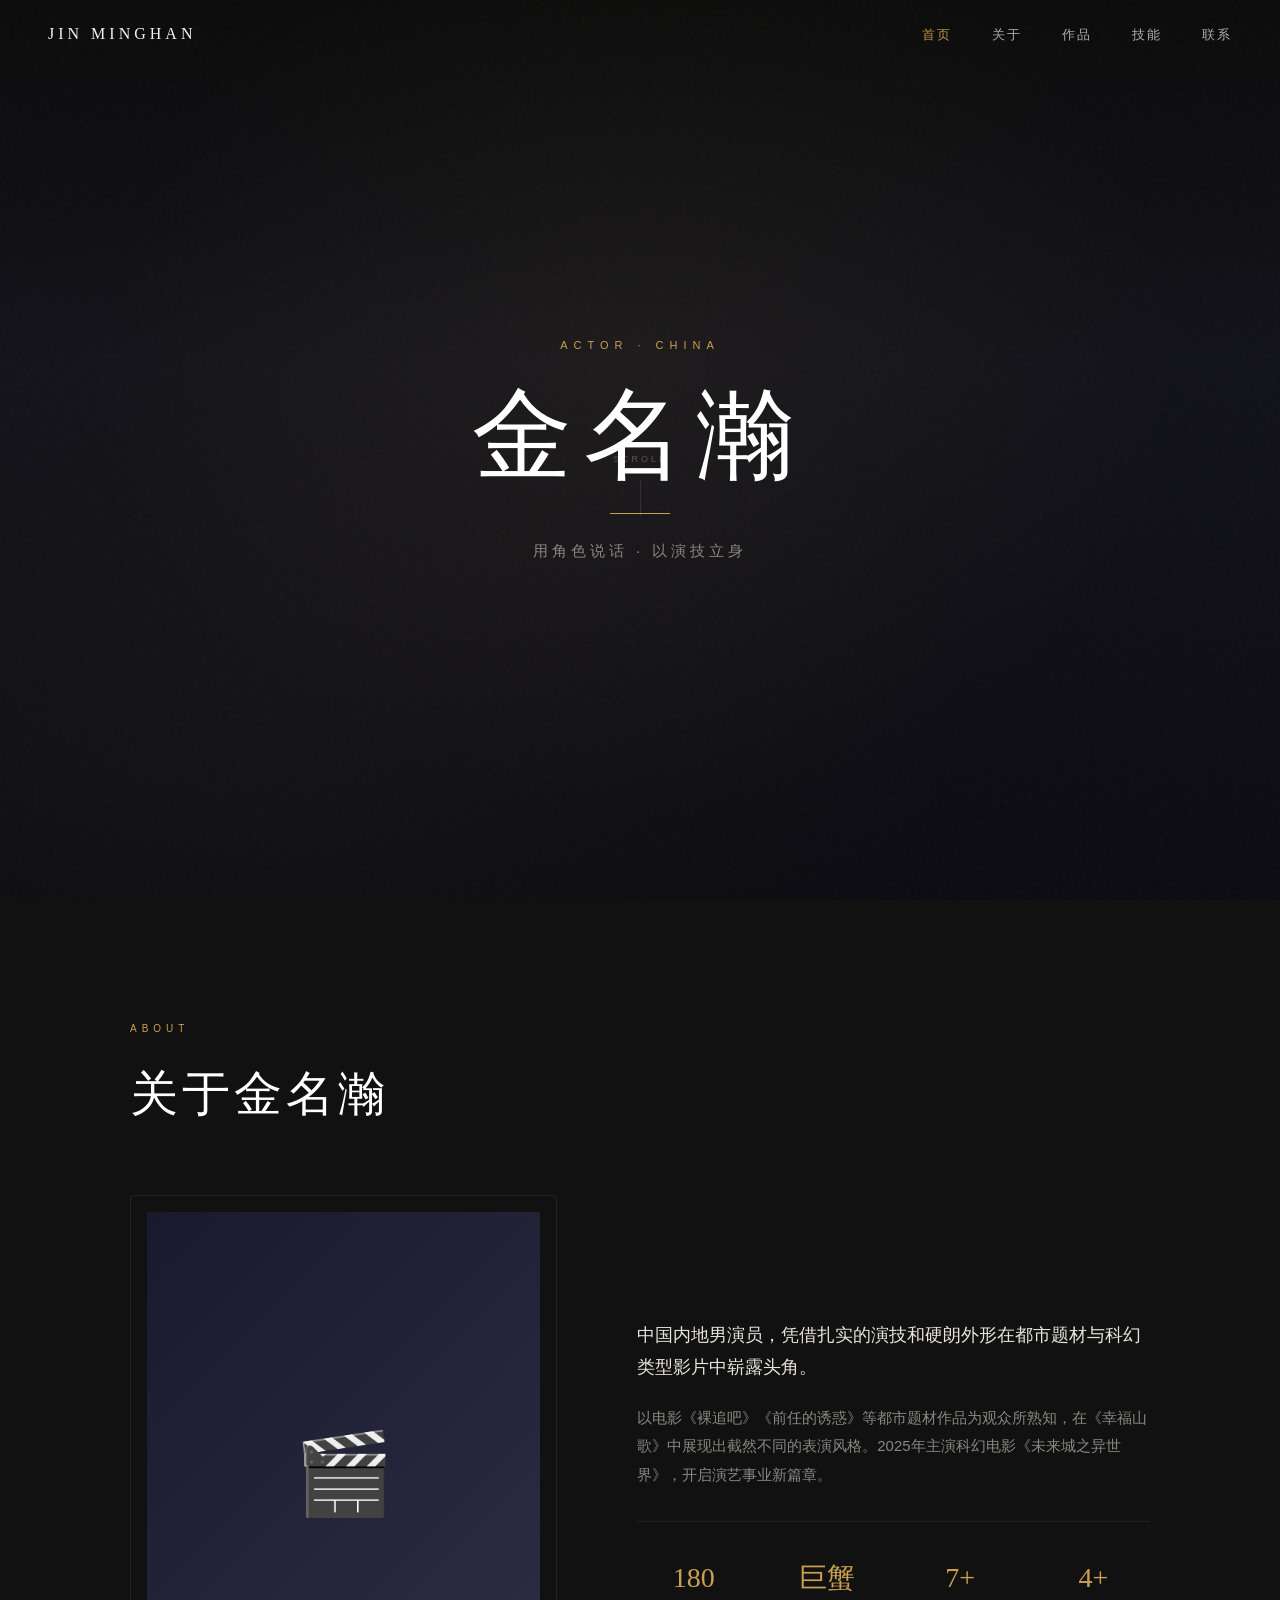
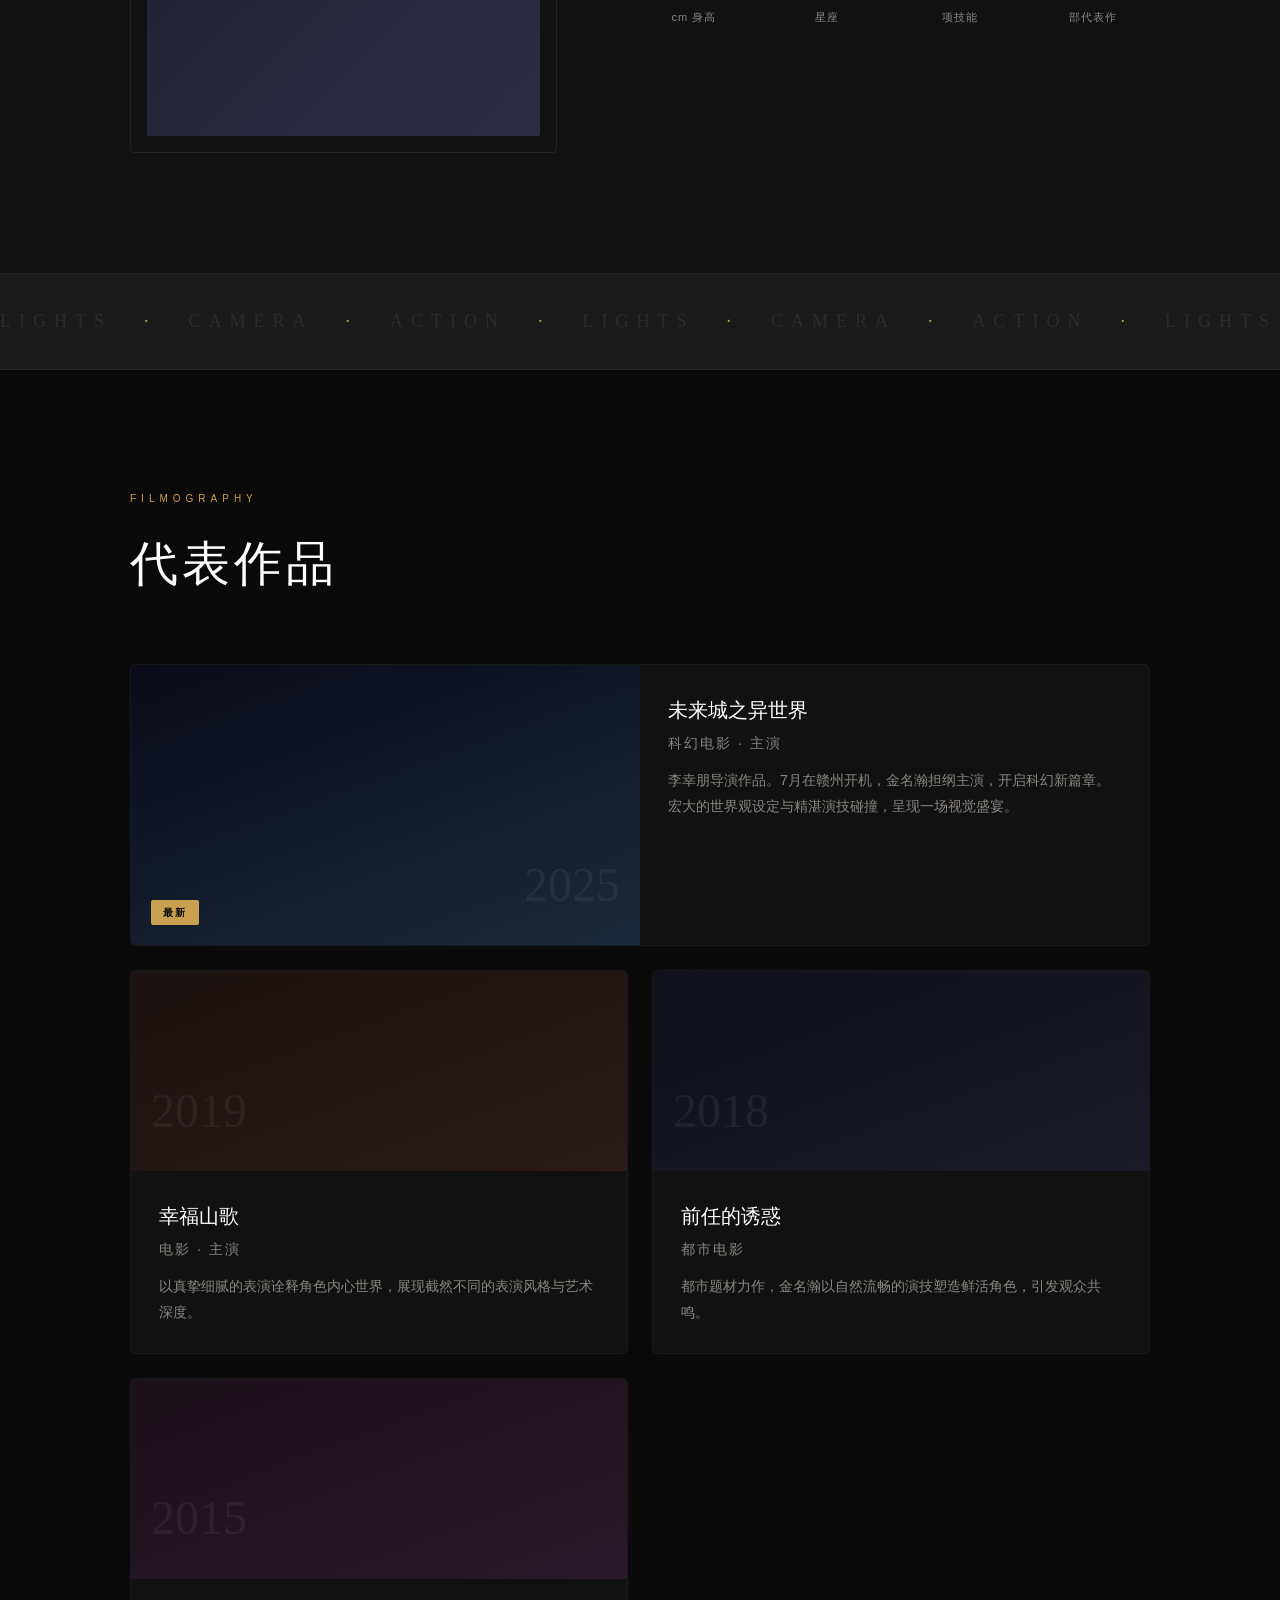
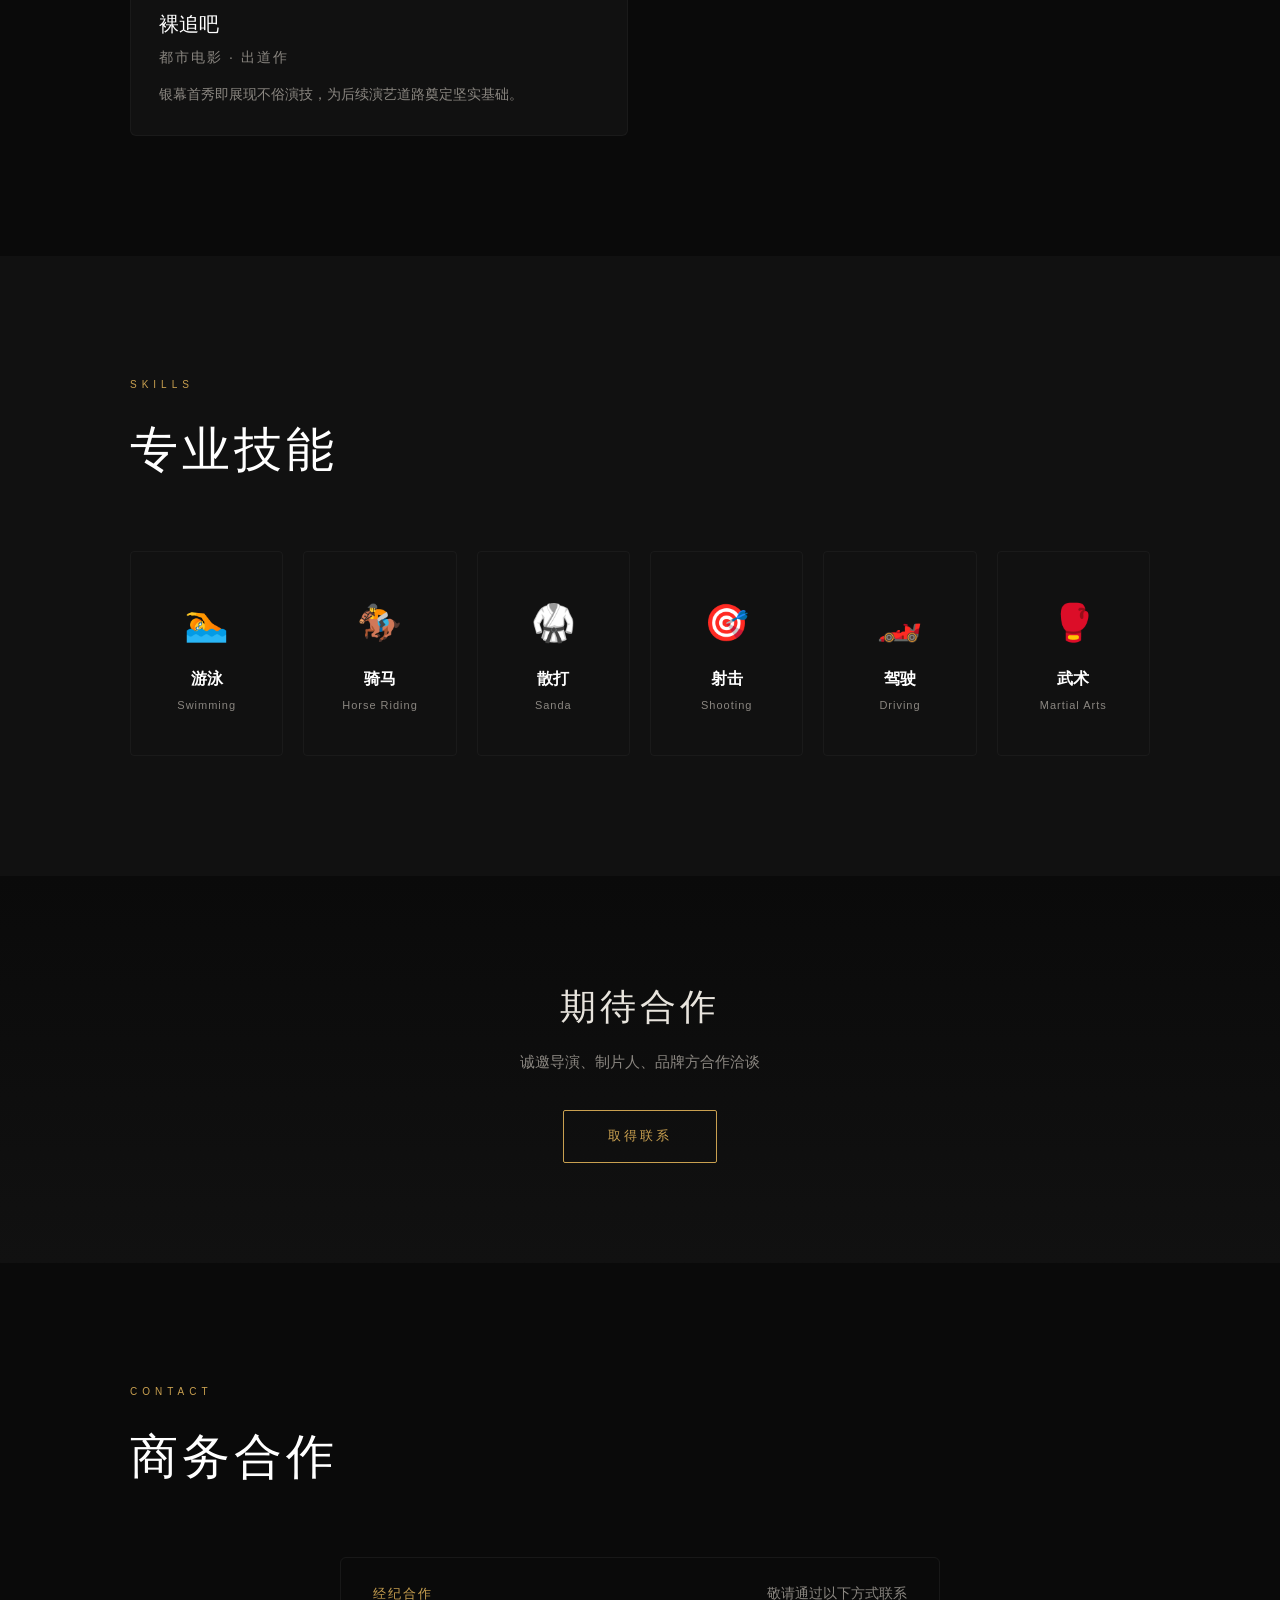
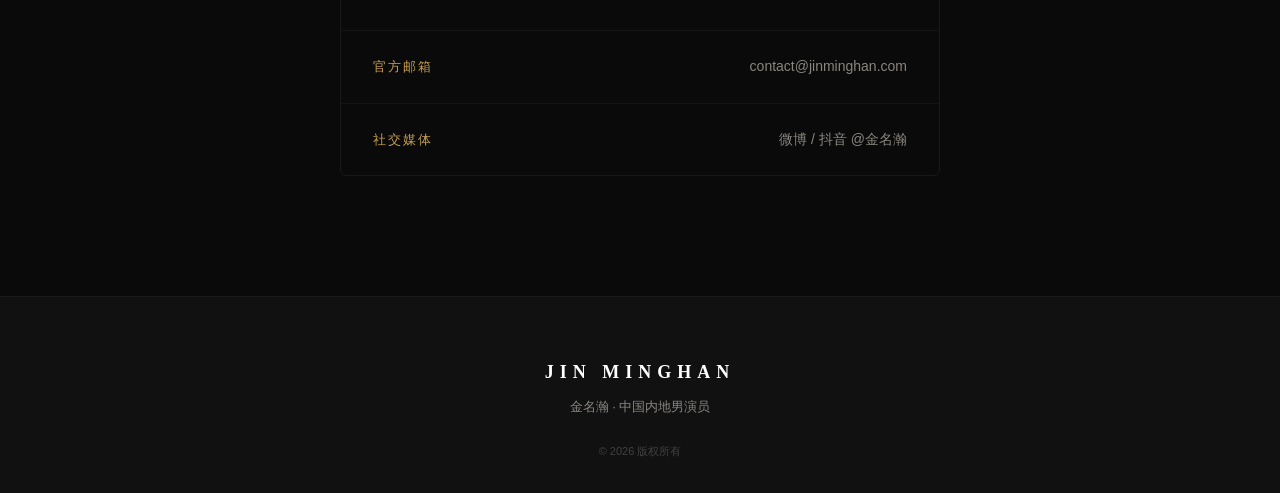
==== index.html @ f2ee24bf "金名瀚演员个人官网" ====
<!DOCTYPE html>
<html lang="zh-CN">
<head>
<meta charset="UTF-8">
<meta name="viewport" content="width=device-width, initial-scale=1.0">
<meta name="description" content="金名瀚——中国内地男演员。代表作品：《裸追吧》《前任的诱惑》《幸福山歌》《未来城之异世界》。擅长游泳、驾驶、散打、骑马、射击、武术。">
<title>金名瀚 JIN MINGHAN | 演员</title>
<link rel="stylesheet" href="css/style.css">
</head>
<body>

<!-- Loading Screen -->
<div class="loader">
  <div class="loader-film">
    <span></span><span></span><span></span><span></span><span></span>
  </div>
  <p>JIN MINGHAN</p>
</div>

<!-- Navigation -->
<nav class="nav">
  <a href="#home" class="nav-logo">JIN MINGHAN</a>
  <ul class="nav-links">
    <li><a href="#home">首页</a></li>
    <li><a href="#about">关于</a></li>
    <li><a href="#works">作品</a></li>
    <li><a href="#skills">技能</a></li>
    <li><a href="#contact">联系</a></li>
  </ul>
  <div class="nav-toggle"><span></span><span></span></div>
</nav>

<!-- Hero -->
<section id="home" class="hero">
  <div class="hero-bg"></div>
  <div class="hero-film-grain"></div>
  <div class="hero-content">
    <p class="hero-role fade-in">ACTOR · CHINA</p>
    <h1 class="hero-name fade-in delay-1">金名瀚</h1>
    <div class="hero-divider fade-in delay-2"><span></span></div>
    <p class="hero-tagline fade-in delay-3">用角色说话 · 以演技立身</p>
    <div class="hero-scroll-indicator">
      <span>SCROLL</span>
      <div class="scroll-bar"></div>
    </div>
  </div>
</section>

<!-- About -->
<section id="about" class="about">
  <div class="container">
    <div class="section-label">ABOUT</div>
    <h2 class="section-title">关于金名瀚</h2>
    <div class="about-grid">
      <div class="about-visual">
        <div class="about-frame">
          <div class="frame-img" style="background:linear-gradient(135deg,#1a1a2e,#2d2d44);display:flex;align-items:center;justify-content:center;font-size:80px;">🎬</div>
        </div>
      </div>
      <div class="about-text">
        <p class="lead">中国内地男演员，凭借扎实的演技和硬朗外形在都市题材与科幻类型影片中崭露头角。</p>
        <p>以电影《裸追吧》《前任的诱惑》等都市题材作品为观众所熟知，在《幸福山歌》中展现出截然不同的表演风格。2025年主演科幻电影《未来城之异世界》，开启演艺事业新篇章。</p>
        <div class="about-stats">
          <div class="astat"><span class="astat-num">180</span><span>cm 身高</span></div>
          <div class="astat"><span class="astat-num">巨蟹</span><span>星座</span></div>
          <div class="astat"><span class="astat-num">7+</span><span>项技能</span></div>
          <div class="astat"><span class="astat-num">4+</span><span>部代表作</span></div>
        </div>
      </div>
    </div>
  </div>
</section>

<!-- Film Strip Quote -->
<section class="film-strip">
  <div class="strip-track">
    <span>LIGHTS</span><span class="dot">·</span><span>CAMERA</span><span class="dot">·</span><span>ACTION</span><span class="dot">·</span>
    <span>LIGHTS</span><span class="dot">·</span><span>CAMERA</span><span class="dot">·</span><span>ACTION</span><span class="dot">·</span>
    <span>LIGHTS</span><span class="dot">·</span><span>CAMERA</span><span class="dot">·</span><span>ACTION</span><span class="dot">·</span>
  </div>
</section>

<!-- Filmography -->
<section id="works" class="works">
  <div class="container">
    <div class="section-label">FILMOGRAPHY</div>
    <h2 class="section-title">代表作品</h2>
    <div class="works-grid">
      <div class="work-card featured">
        <div class="work-poster" style="background:linear-gradient(160deg,#0a0a1a,#1a2a3a);">
          <span class="work-badge">最新</span>
          <span class="work-year">2025</span>
        </div>
        <div class="work-info">
          <h3>未来城之异世界</h3>
          <p class="work-type">科幻电影 · 主演</p>
          <p>李幸朋导演作品。7月在赣州开机，金名瀚担纲主演，开启科幻新篇章。宏大的世界观设定与精湛演技碰撞，呈现一场视觉盛宴。</p>
        </div>
      </div>
      <div class="work-card">
        <div class="work-poster" style="background:linear-gradient(160deg,#1a1210,#2a1a18);">
          <span class="work-year">2019</span>
        </div>
        <div class="work-info">
          <h3>幸福山歌</h3>
          <p class="work-type">电影 · 主演</p>
          <p>以真挚细腻的表演诠释角色内心世界，展现截然不同的表演风格与艺术深度。</p>
        </div>
      </div>
      <div class="work-card">
        <div class="work-poster" style="background:linear-gradient(160deg,#10101a,#1a1a2a);">
          <span class="work-year">2018</span>
        </div>
        <div class="work-info">
          <h3>前任的诱惑</h3>
          <p class="work-type">都市电影</p>
          <p>都市题材力作，金名瀚以自然流畅的演技塑造鲜活角色，引发观众共鸣。</p>
        </div>
      </div>
      <div class="work-card">
        <div class="work-poster" style="background:linear-gradient(160deg,#1a1018,#2a1828);">
          <span class="work-year">2015</span>
        </div>
        <div class="work-info">
          <h3>裸追吧</h3>
          <p class="work-type">都市电影 · 出道作</p>
          <p>银幕首秀即展现不俗演技，为后续演艺道路奠定坚实基础。</p>
        </div>
      </div>
    </div>
  </div>
</section>

<!-- Skills -->
<section id="skills" class="skills">
  <div class="container">
    <div class="section-label">SKILLS</div>
    <h2 class="section-title">专业技能</h2>
    <div class="skills-grid">
      <div class="skill-item">
        <div class="skill-icon">🏊</div>
        <h3>游泳</h3>
        <p>Swimming</p>
      </div>
      <div class="skill-item">
        <div class="skill-icon">🏇</div>
        <h3>骑马</h3>
        <p>Horse Riding</p>
      </div>
      <div class="skill-item">
        <div class="skill-icon">🥋</div>
        <h3>散打</h3>
        <p>Sanda</p>
      </div>
      <div class="skill-item">
        <div class="skill-icon">🎯</div>
        <h3>射击</h3>
        <p>Shooting</p>
      </div>
      <div class="skill-item">
        <div class="skill-icon">🏎️</div>
        <h3>驾驶</h3>
        <p>Driving</p>
      </div>
      <div class="skill-item">
        <div class="skill-icon">🥊</div>
        <h3>武术</h3>
        <p>Martial Arts</p>
      </div>
    </div>
  </div>
</section>

<!-- CTA -->
<section class="cta">
  <div class="container">
    <h2>期待合作</h2>
    <p>诚邀导演、制片人、品牌方合作洽谈</p>
    <a href="#contact" class="btn">取得联系</a>
  </div>
</section>

<!-- Contact -->
<section id="contact" class="contact">
  <div class="container">
    <div class="section-label">CONTACT</div>
    <h2 class="section-title">商务合作</h2>
    <div class="contact-card">
      <div class="contact-row">
        <span class="clabel">经纪合作</span>
        <span class="cval">敬请通过以下方式联系</span>
      </div>
      <div class="contact-row">
        <span class="clabel">官方邮箱</span>
        <span class="cval">contact@jinminghan.com</span>
      </div>
      <div class="contact-row">
        <span class="clabel">社交媒体</span>
        <span class="cval">微博 / 抖音 @金名瀚</span>
      </div>
    </div>
  </div>
</section>

<!-- Footer -->
<footer class="footer">
  <div class="container">
    <h3>JIN MINGHAN</h3>
    <p>金名瀚 · 中国内地男演员</p>
    <p class="copy">&copy; 2026 版权所有</p>
  </div>
</footer>

<script src="js/main.js"></script>
</body>
</html>
---- css/style.css ----
/* ============================================
   金名瀚 - 演员个人官网
   设计: 电影质感 · 暗黑美学
   ============================================ */

:root {
  --gold: #C9A050;
  --gold-light: #E0C080;
  --bg: #0A0A0A;
  --bg2: #111111;
  --bg3: #1A1A1A;
  --text: #E8E4DD;
  --text-dim: #8A8680;
  --text-mid: #B0ACA6;
  --white: #FFFFFF;
  --font: "PingFang SC", "Microsoft YaHei", -apple-system, sans-serif;
  --font-en: "Didot", "Bodoni MT", "Georgia", serif;
}

* { margin:0; padding:0; box-sizing:border-box; }

html { scroll-behavior:smooth; font-size:16px; }

body {
  font-family:var(--font);
  background:var(--bg);
  color:var(--text);
  line-height:1.7;
  overflow-x:hidden;
  -webkit-font-smoothing:antialiased;
}

.container { max-width:1100px; margin:0 auto; padding:0 40px; }

/* Loader */
.loader {
  position:fixed; inset:0; z-index:9999; background:var(--bg);
  display:flex; flex-direction:column; align-items:center; justify-content:center;
  transition:opacity 0.6s, visibility 0.6s;
}
.loader.hidden { opacity:0; visibility:hidden; pointer-events:none; }
.loader-film { display:flex; gap:6px; margin-bottom:24px; }
.loader-film span {
  width:3px; height:40px; background:var(--gold);
  animation:filmPulse 1.2s ease-in-out infinite;
}
.loader-film span:nth-child(2) { animation-delay:0.15s; }
.loader-film span:nth-child(3) { animation-delay:0.3s; }
.loader-film span:nth-child(4) { animation-delay:0.45s; }
.loader-film span:nth-child(5) { animation-delay:0.6s; }
@keyframes filmPulse {
  0%,100% { transform:scaleY(0.4); opacity:0.3; }
  50% { transform:scaleY(1); opacity:1; }
}
.loader p { font-family:var(--font-en); letter-spacing:8px; color:var(--gold); font-size:13px; }

/* Nav */
.nav {
  position:fixed; top:0; left:0; right:0; z-index:100;
  display:flex; justify-content:space-between; align-items:center;
  padding:20px 48px;
  transition:all 0.4s;
  mix-blend-mode:difference;
}
.nav.scrolled { background:rgba(10,10,10,0.95); mix-blend-mode:normal; padding:14px 48px; }
.nav-logo {
  font-family:var(--font-en); font-size:16px; letter-spacing:4px;
  color:var(--white); text-decoration:none; font-weight:400;
}
.nav-links { display:flex; list-style:none; gap:40px; }
.nav-links a {
  color:rgba(255,255,255,0.7); text-decoration:none; font-size:13px;
  letter-spacing:2px; transition:color 0.3s;
}
.nav-links a:hover { color:var(--gold); }
.nav-toggle { display:none; flex-direction:column; gap:5px; cursor:pointer; }
.nav-toggle span { width:22px; height:1px; background:var(--white); }

/* Hero */
.hero {
  min-height:100vh; display:flex; align-items:center; justify-content:center;
  position:relative; text-align:center; overflow:hidden;
  background:linear-gradient(180deg, #0A0A0A 0%, #111118 40%, #0A0A10 100%);
}
.hero-bg {
  position:absolute; inset:0;
  background:radial-gradient(ellipse at 50% 40%, rgba(201,160,80,0.06) 0%, transparent 60%),
             radial-gradient(ellipse at 20% 80%, rgba(201,160,80,0.04) 0%, transparent 50%);
}
.hero-film-grain {
  position:absolute; inset:0; opacity:0.03;
  background:url("data:image/svg+xml,%3Csvg viewBox='0 0 256 256' xmlns='http://www.w3.org/2000/svg'%3E%3Cfilter id='n'%3E%3CfeTurbulence type='fractalNoise' baseFrequency='0.9' numOctaves='4' stitchTiles='stitch'/%3E%3C/filter%3E%3Crect width='100%25' height='100%25' filter='url(%23n)'/%3E%3C/svg%3E");
}
.hero-content { position:relative; z-index:2; padding:0 24px; }
.hero-role {
  font-size:11px; letter-spacing:6px; color:var(--gold); margin-bottom:24px;
}
.hero-name {
  font-size:clamp(56px, 10vw, 100px); font-weight:200; letter-spacing:12px;
  color:var(--white); line-height:1.1; margin-bottom:24px;
}
.hero-divider { margin:0 auto 24px; width:60px; }
.hero-divider span { display:block; height:1px; background:var(--gold); }
.hero-tagline {
  font-size:15px; letter-spacing:4px; color:var(--text-dim);
}
.hero-scroll-indicator {
  position:absolute; bottom:48px; left:50%; transform:translateX(-50%);
  display:flex; flex-direction:column; align-items:center; gap:12px;
}
.hero-scroll-indicator span {
  font-size:9px; letter-spacing:3px; color:rgba(255,255,255,0.25);
}
.scroll-bar {
  width:1px; height:36px; background:rgba(255,255,255,0.1);
  animation:scrollBar 2s ease-in-out infinite;
}
@keyframes scrollBar {
  0%,100% { transform:scaleY(1); opacity:0.3; }
  50% { transform:scaleY(1.5); opacity:1; }
}

/* Section Common */
section { padding:120px 0; }
.section-label {
  font-size:10px; letter-spacing:5px; color:var(--gold); margin-bottom:16px;
}
.section-title {
  font-size:clamp(32px,5vw,48px); font-weight:200; letter-spacing:4px;
  color:var(--white); margin-bottom:60px;
}

/* About */
.about { background:var(--bg2); }
.about-grid {
  display:grid; grid-template-columns:1fr 1.2fr; gap:80px; align-items:center;
}
.about-frame {
  border:1px solid rgba(255,255,255,0.08); padding:16px; border-radius:4px;
}
.frame-img {
  width:100%; aspect-ratio:3/4; border-radius:2px;
}
.about-text .lead {
  font-size:18px; color:var(--text); margin-bottom:20px; line-height:1.8;
}
.about-text p { font-size:15px; color:var(--text-dim); margin-bottom:12px; line-height:1.9; }
.about-stats {
  display:grid; grid-template-columns:repeat(4,1fr); gap:20px; margin-top:32px;
  padding-top:32px; border-top:1px solid rgba(255,255,255,0.06);
}
.astat { text-align:center; }
.astat-num {
  display:block; font-family:var(--font-en); font-size:28px; color:var(--gold);
}
.astat span:last-child { font-size:11px; color:var(--text-dim); letter-spacing:1px; }

/* Film Strip */
.film-strip {
  background:var(--bg3); padding:32px 0; overflow:hidden;
  border-top:1px solid rgba(255,255,255,0.04);
  border-bottom:1px solid rgba(255,255,255,0.04);
}
.strip-track {
  display:flex; gap:32px; animation:stripScroll 20s linear infinite;
  font-family:var(--font-en); font-size:18px; letter-spacing:8px;
  color:rgba(255,255,255,0.08); white-space:nowrap;
}
.strip-track .dot { color:var(--gold); }
@keyframes stripScroll { 0% { transform:translateX(0); } 100% { transform:translateX(-50%); } }

/* Works */
.works { background:var(--bg); }
.works-grid { display:grid; grid-template-columns:repeat(2,1fr); gap:24px; }
.work-card {
  background:var(--bg2); border-radius:6px; overflow:hidden;
  transition:transform 0.4s; border:1px solid rgba(255,255,255,0.04);
}
.work-card:hover { transform:translateY(-6px); }
.work-card.featured { grid-column:1/-1; display:grid; grid-template-columns:1fr 1fr; }
.work-poster {
  height:200px; display:flex; align-items:flex-end; justify-content:space-between;
  padding:20px; position:relative;
}
.work-card.featured .work-poster { height:280px; }
.work-badge {
  background:var(--gold); color:var(--bg); font-size:10px; padding:4px 12px;
  letter-spacing:2px; border-radius:2px; font-weight:600;
}
.work-year {
  font-family:var(--font-en); font-size:48px; color:rgba(255,255,255,0.06);
  font-weight:200;
}
.work-info { padding:28px; }
.work-info h3 { font-size:20px; font-weight:500; margin-bottom:4px; color:var(--white); }
.work-type { font-size:12px; color:var(--gold); letter-spacing:2px; margin-bottom:12px; }
.work-info p { font-size:14px; color:var(--text-dim); line-height:1.8; }

/* Skills */
.skills { background:var(--bg2); }
.skills-grid {
  display:grid; grid-template-columns:repeat(6,1fr); gap:20px; text-align:center;
}
.skill-item {
  padding:40px 20px; border:1px solid rgba(255,255,255,0.04);
  border-radius:4px; transition:all 0.3s;
}
.skill-item:hover { border-color:var(--gold); background:rgba(201,160,80,0.04); }
.skill-icon { font-size:36px; margin-bottom:12px; }
.skill-item h3 { font-size:16px; color:var(--white); margin-bottom:4px; }
.skill-item p { font-size:11px; color:var(--text-dim); letter-spacing:1px; }

/* CTA */
.cta {
  background:linear-gradient(180deg, var(--bg), var(--bg2));
  text-align:center; padding:100px 0;
}
.cta h2 { font-size:36px; font-weight:200; letter-spacing:4px; margin-bottom:12px; }
.cta p { color:var(--text-dim); margin-bottom:36px; font-size:15px; }
.btn {
  display:inline-block; padding:14px 44px; border:1px solid var(--gold);
  color:var(--gold); text-decoration:none; letter-spacing:3px; font-size:13px;
  transition:all 0.3s; border-radius:2px;
}
.btn:hover { background:var(--gold); color:var(--bg); }

/* Contact */
.contact { background:var(--bg); }
.contact-card {
  max-width:600px; margin:0 auto;
  border:1px solid rgba(255,255,255,0.06); border-radius:6px; overflow:hidden;
}
.contact-row {
  display:flex; justify-content:space-between; align-items:center;
  padding:24px 32px; border-bottom:1px solid rgba(255,255,255,0.04);
}
.contact-row:last-child { border-bottom:none; }
.clabel { font-size:13px; color:var(--gold); letter-spacing:2px; }
.cval { font-size:14px; color:var(--text-dim); }

/* Footer */
.footer {
  background:var(--bg2); padding:60px 0 32px; text-align:center;
  border-top:1px solid rgba(255,255,255,0.04);
}
.footer h3 { font-family:var(--font-en); font-size:18px; letter-spacing:6px; color:var(--white); margin-bottom:8px; }
.footer p { font-size:13px; color:var(--text-dim); }
.footer .copy { margin-top:24px; font-size:11px; color:rgba(255,255,255,0.2); }

/* Animations */
.fade-in { opacity:0; transform:translateY(30px); animation:fadeIn 1s ease forwards; }
.delay-1 { animation-delay:0.3s; }
.delay-2 { animation-delay:0.6s; }
.delay-3 { animation-delay:0.9s; }
@keyframes fadeIn { to { opacity:1; transform:translateY(0); } }

.reveal {
  opacity:0; transform:translateY(40px);
  transition:all 0.8s cubic-bezier(0.25,0.8,0.25,1);
}
.reveal.visible { opacity:1; transform:translateY(0); }

/* Responsive */
@media (max-width:768px) {
  .container { padding:0 24px; }
  .nav { padding:16px 24px; }
  .nav-links { display:none; }
  .nav-links.active { display:flex; flex-direction:column; position:fixed; inset:0; background:var(--bg); justify-content:center; align-items:center; gap:32px; }
  .nav-links.active a { font-size:20px; }
  .nav-toggle { display:flex; }
  .hero-name { font-size:42px; letter-spacing:6px; }
  .about-grid { grid-template-columns:1fr; gap:40px; }
  .about-stats { grid-template-columns:repeat(2,1fr); }
  .works-grid { grid-template-columns:1fr; }
  .work-card.featured { grid-template-columns:1fr; }
  .work-card.featured .work-poster { height:200px; }
  .skills-grid { grid-template-columns:repeat(3,1fr); }
  .contact-row { flex-direction:column; align-items:flex-start; gap:8px; }
  section { padding:80px 0; }
}
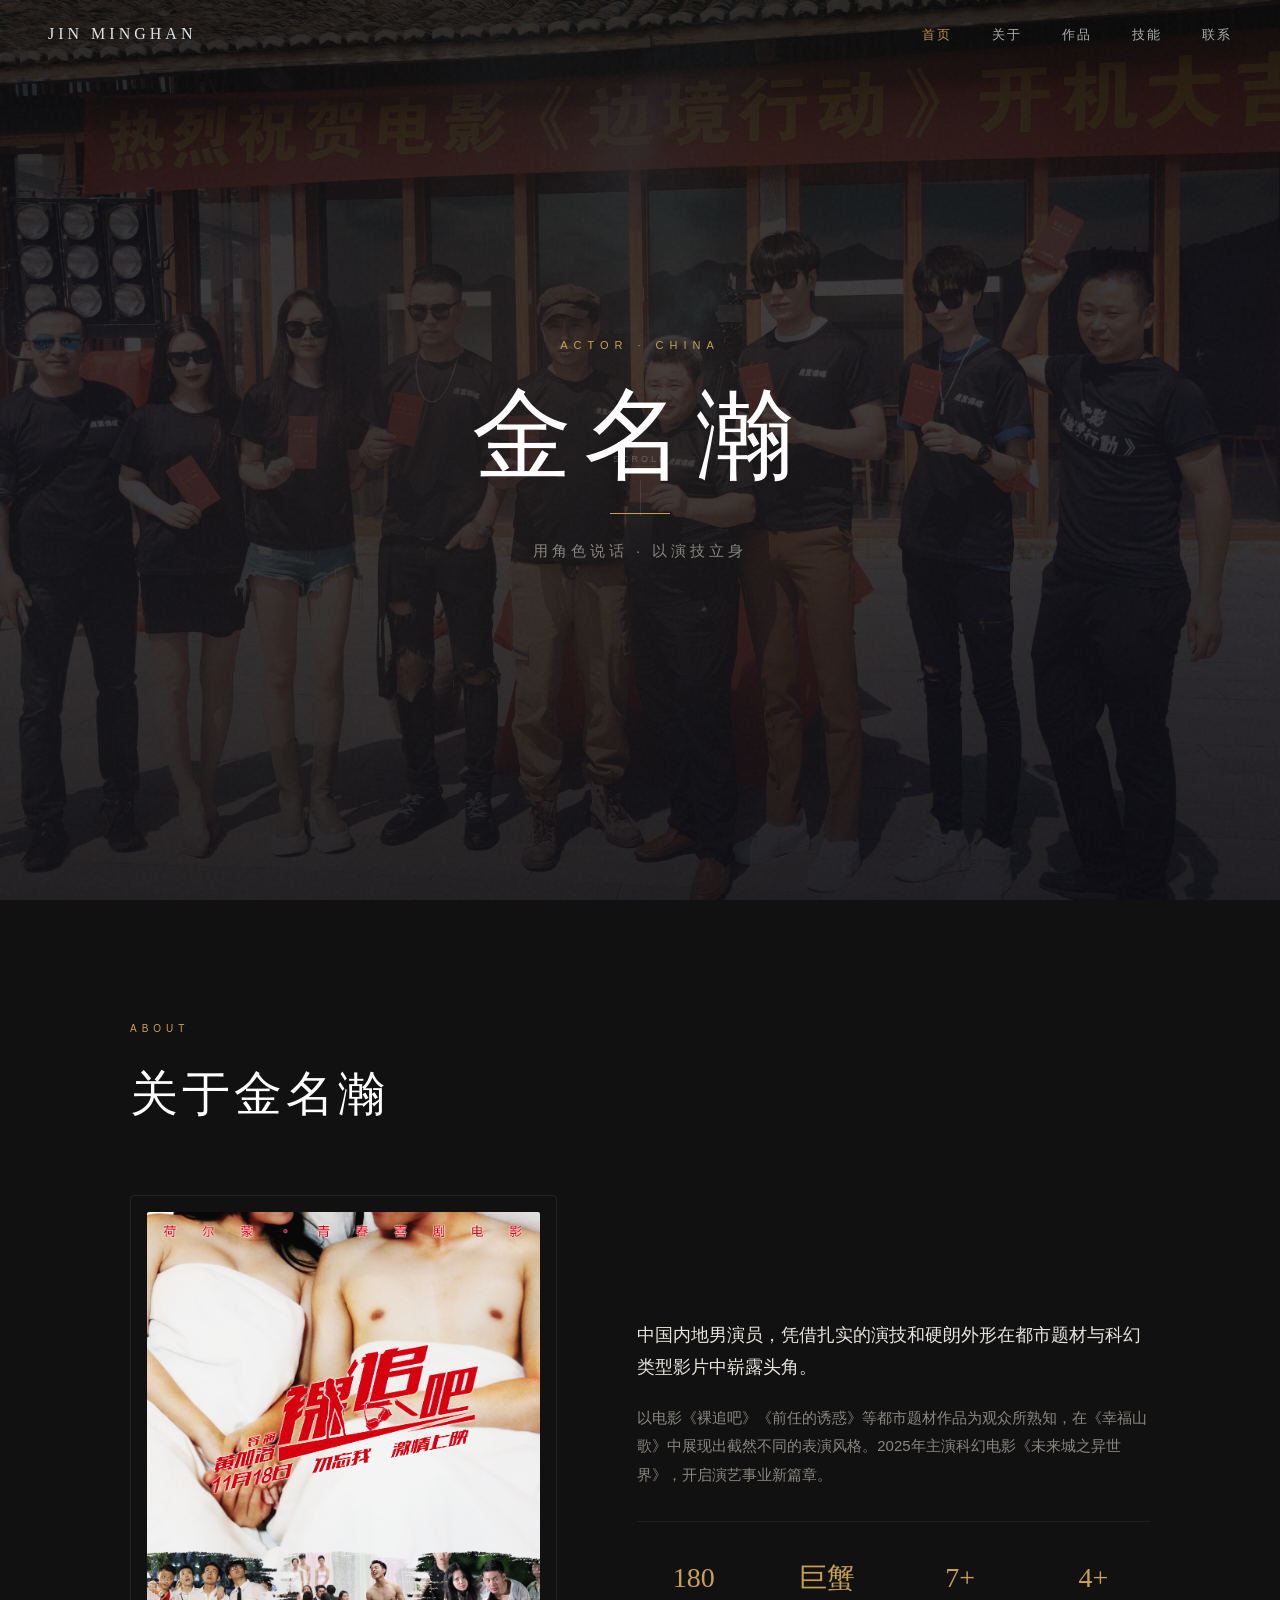
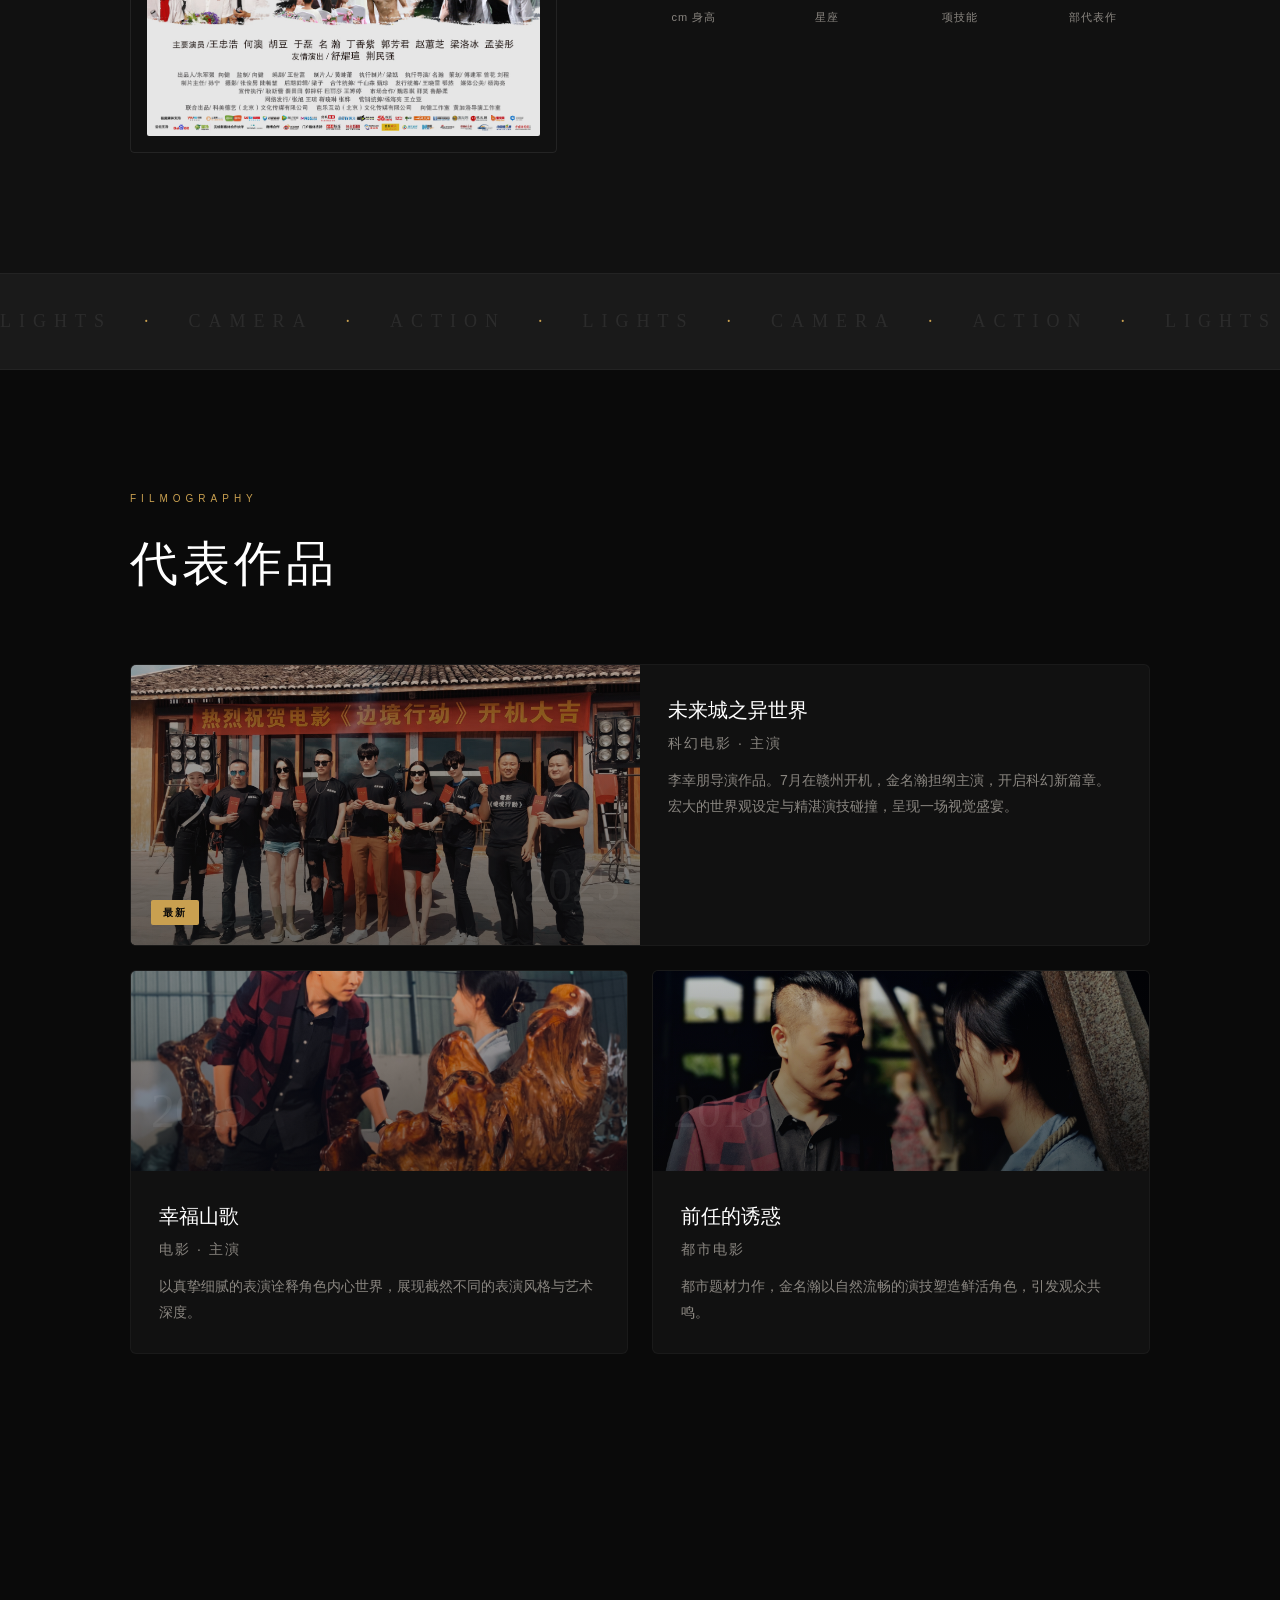
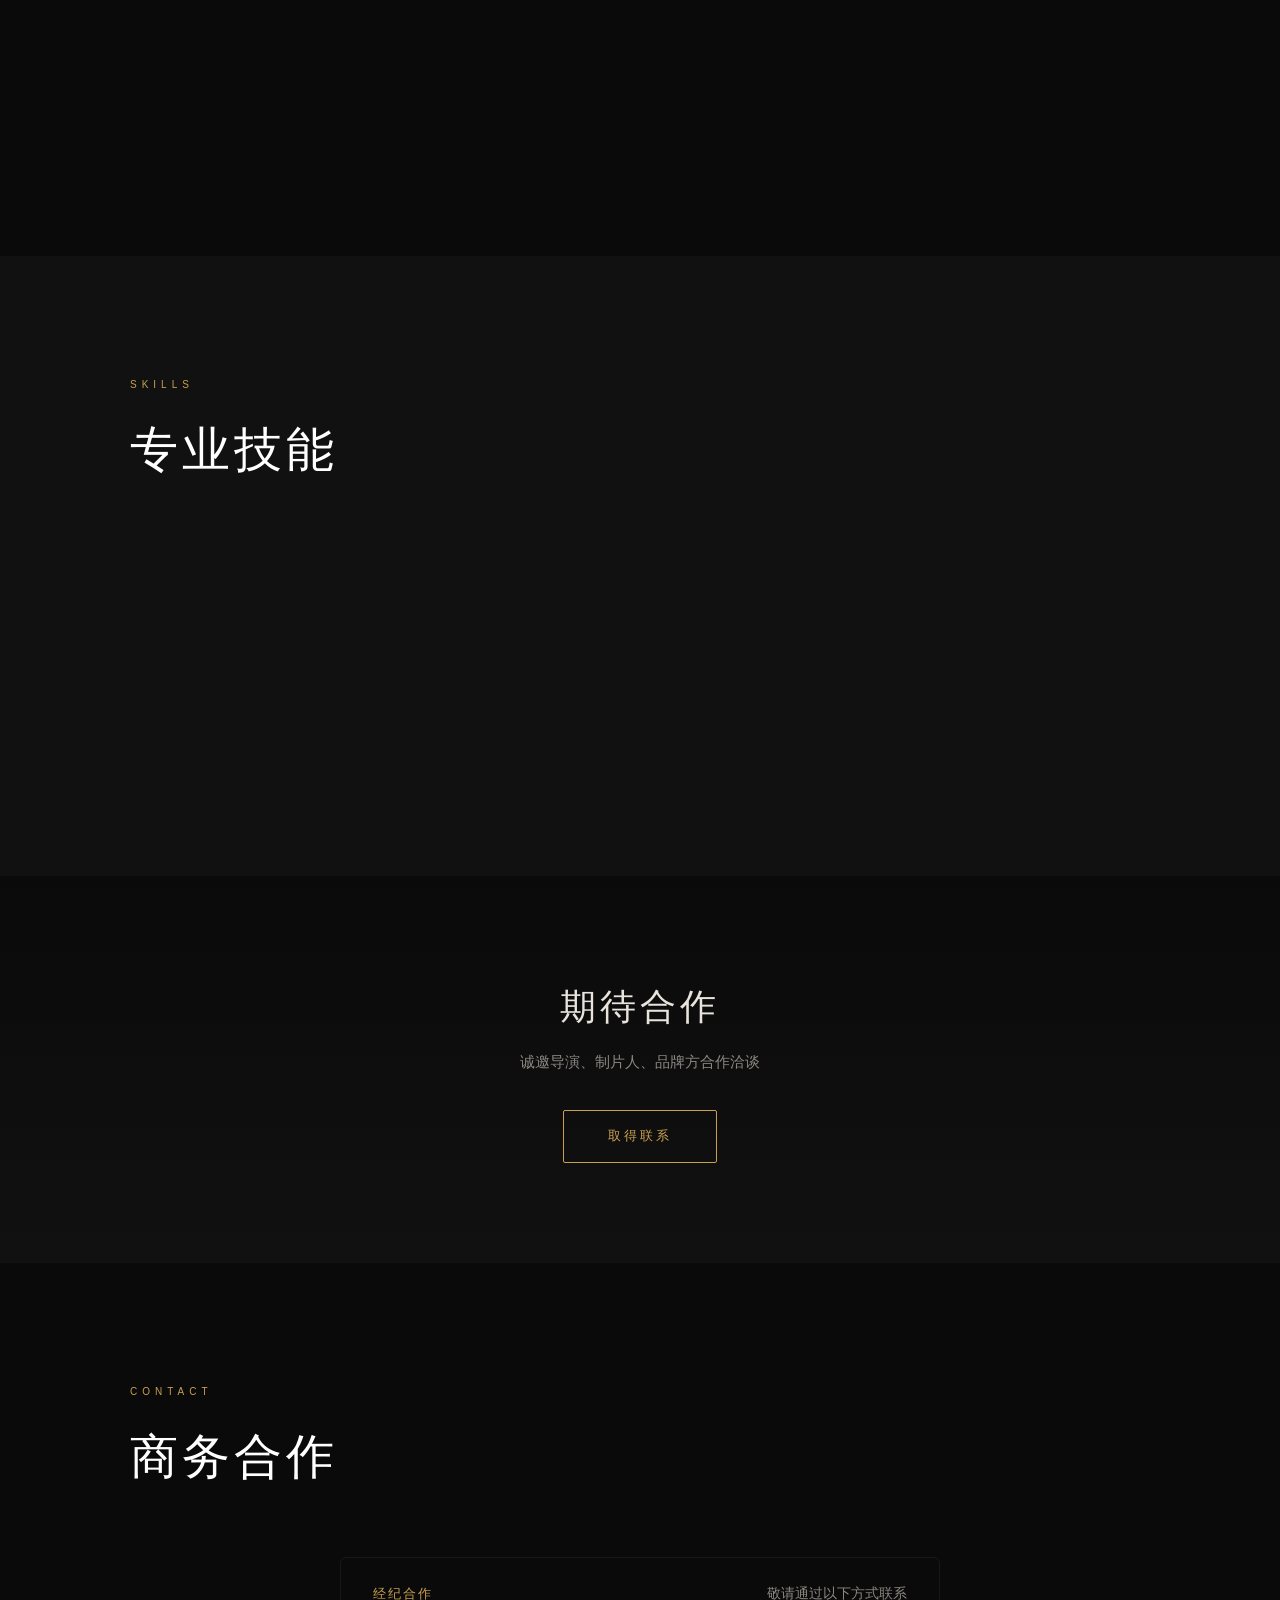
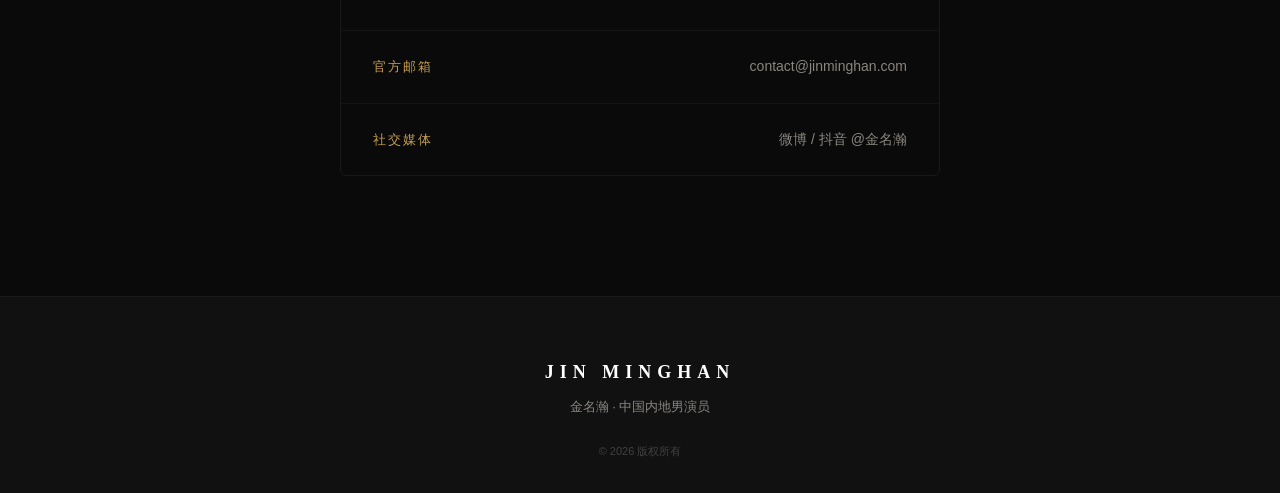
==== commit a29232b6: "添加真实照片 - 从百度百科提取31张照片" ====
--- a/index.html
+++ b/index.html
@@ -31,7 +31,7 @@
 </nav>
 
 <!-- Hero -->
-<section id="home" class="hero">
+<section id="home" class="hero" style="background:linear-gradient(180deg, rgba(10,10,10,0.85) 0%, rgba(17,17,24,0.8) 40%, rgba(10,10,16,0.9) 100%), url('images/photo_26.jpg') center 30%/cover no-repeat;">
   <div class="hero-bg"></div>
   <div class="hero-film-grain"></div>
   <div class="hero-content">
@@ -54,7 +54,7 @@
     <div class="about-grid">
       <div class="about-visual">
         <div class="about-frame">
-          <div class="frame-img" style="background:linear-gradient(135deg,#1a1a2e,#2d2d44);display:flex;align-items:center;justify-content:center;font-size:80px;">🎬</div>
+          <div class="frame-img" style="background:url('images/photo_7.jpg') center/cover no-repeat;"></div>
         </div>
       </div>
       <div class="about-text">
@@ -87,7 +87,7 @@
     <h2 class="section-title">代表作品</h2>
     <div class="works-grid">
       <div class="work-card featured">
-        <div class="work-poster" style="background:linear-gradient(160deg,#0a0a1a,#1a2a3a);">
+        <div class="work-poster" style="background:linear-gradient(0deg,rgba(10,10,10,0.6),rgba(10,10,10,0.2)),url('images/photo_14.jpg') center/cover no-repeat;">
           <span class="work-badge">最新</span>
           <span class="work-year">2025</span>
         </div>
@@ -98,7 +98,7 @@
         </div>
       </div>
       <div class="work-card">
-        <div class="work-poster" style="background:linear-gradient(160deg,#1a1210,#2a1a18);">
+        <div class="work-poster" style="background:linear-gradient(0deg,rgba(10,10,10,0.6),rgba(10,10,10,0.2)),url('images/photo_5.jpg') center/cover no-repeat;">
           <span class="work-year">2019</span>
         </div>
         <div class="work-info">
@@ -108,7 +108,7 @@
         </div>
       </div>
       <div class="work-card">
-        <div class="work-poster" style="background:linear-gradient(160deg,#10101a,#1a1a2a);">
+        <div class="work-poster" style="background:linear-gradient(0deg,rgba(10,10,10,0.6),rgba(10,10,10,0.2)),url('images/photo_11.jpg') center/cover no-repeat;">
           <span class="work-year">2018</span>
         </div>
         <div class="work-info">
@@ -118,7 +118,7 @@
         </div>
       </div>
       <div class="work-card">
-        <div class="work-poster" style="background:linear-gradient(160deg,#1a1018,#2a1828);">
+        <div class="work-poster" style="background:linear-gradient(0deg,rgba(10,10,10,0.6),rgba(10,10,10,0.2)),url('images/photo_23.jpg') center/cover no-repeat;">
           <span class="work-year">2015</span>
         </div>
         <div class="work-info">
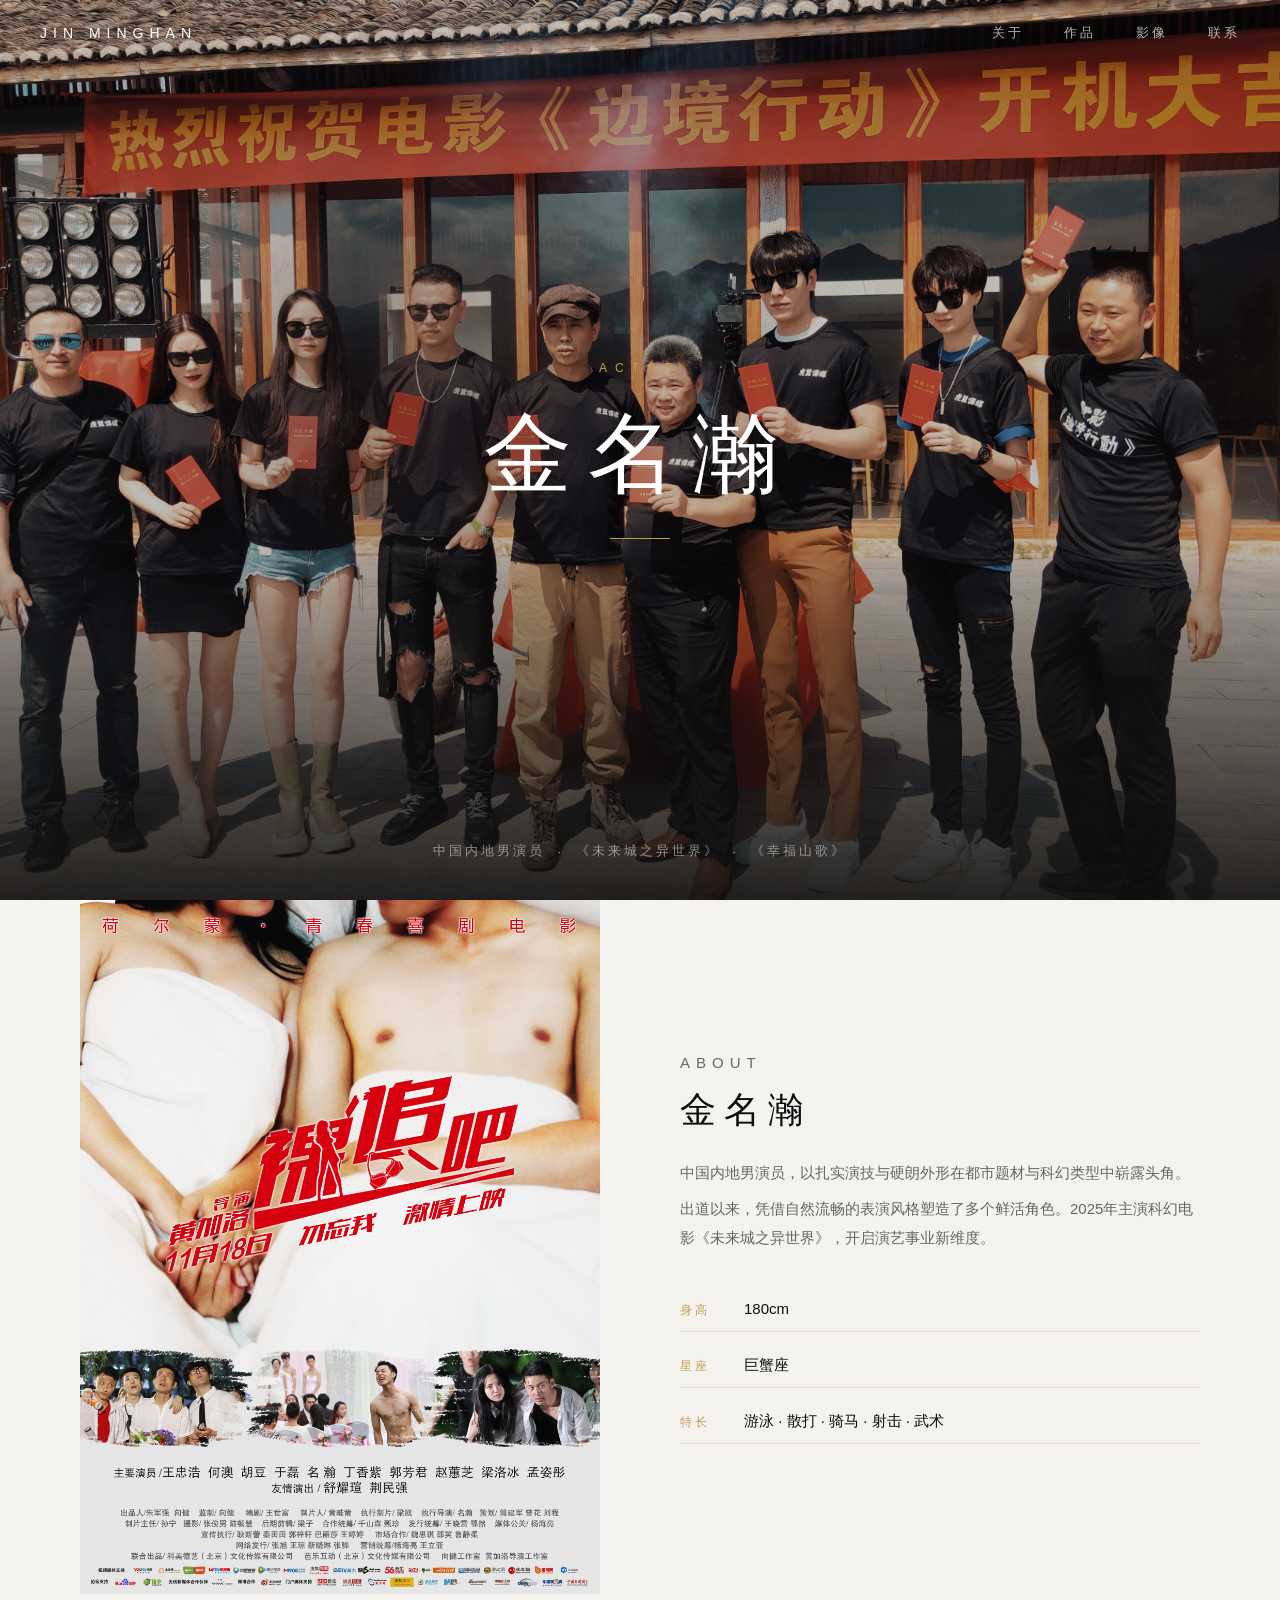
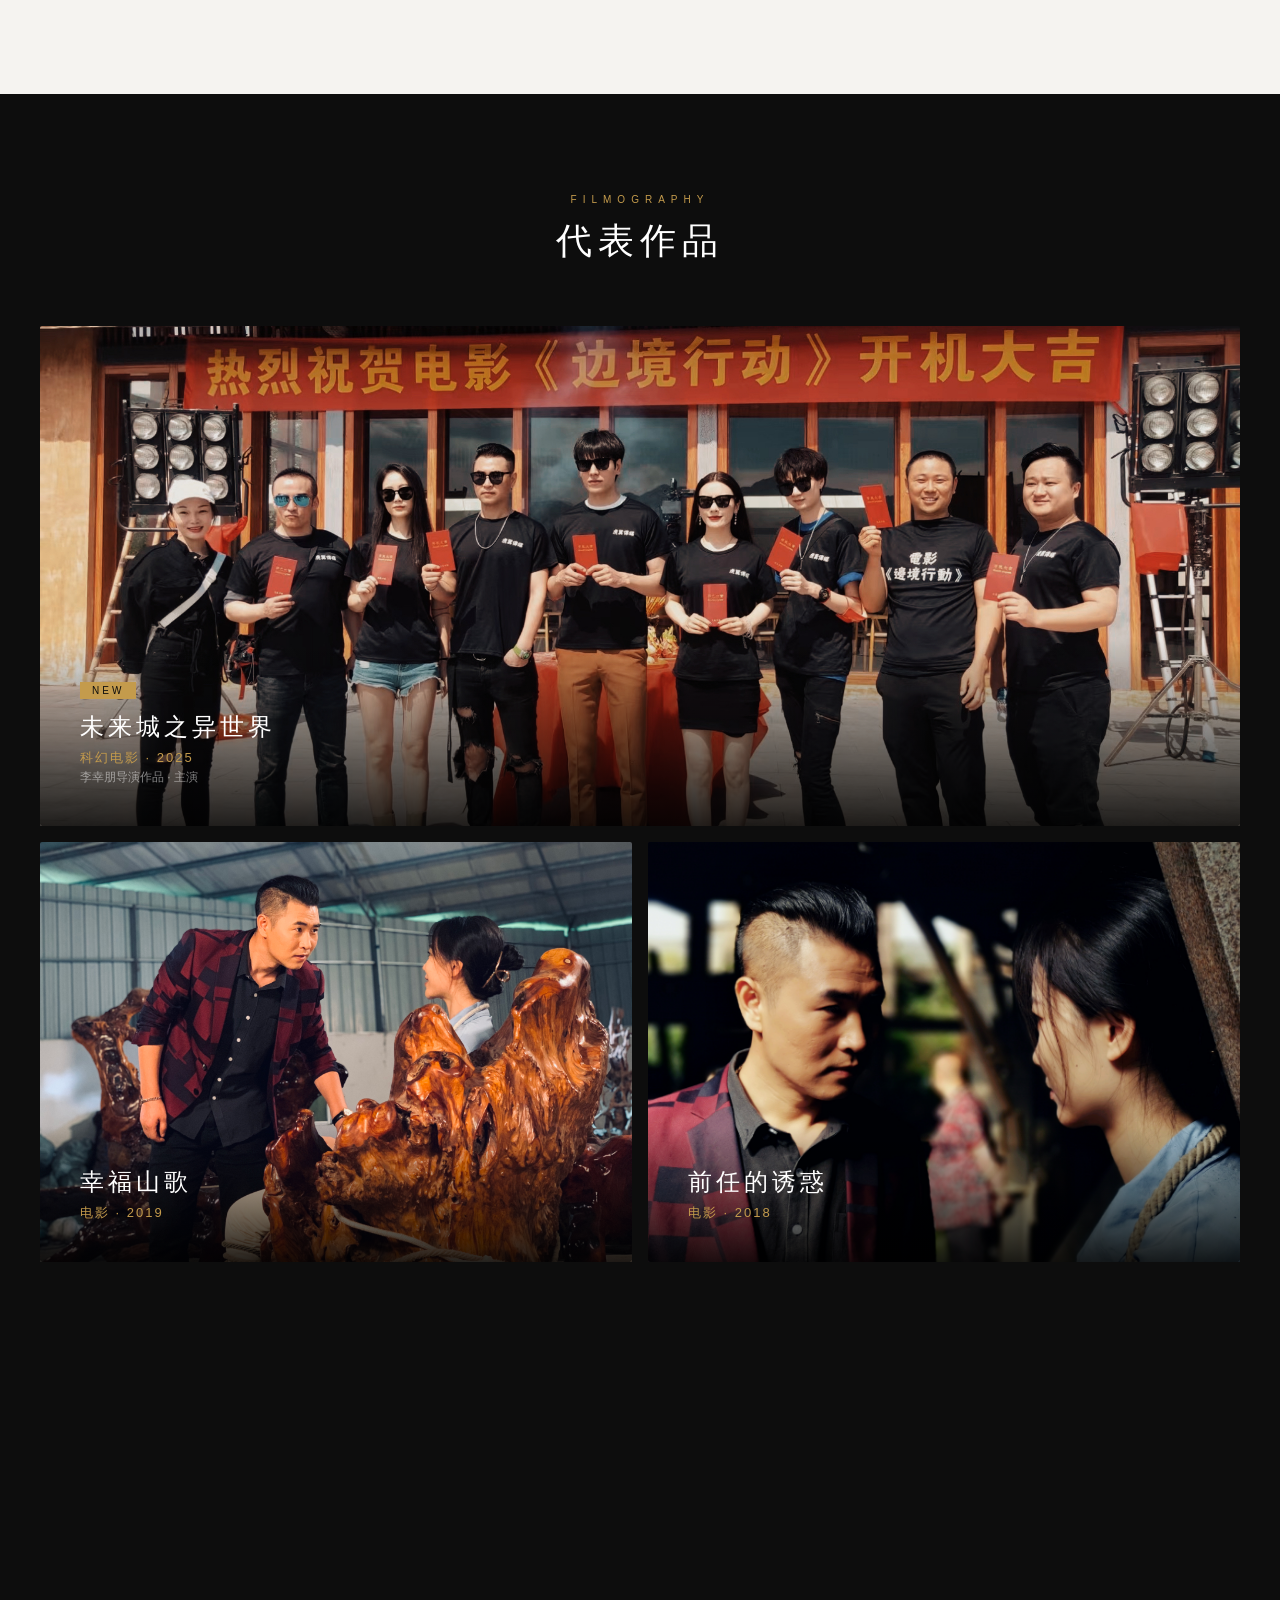
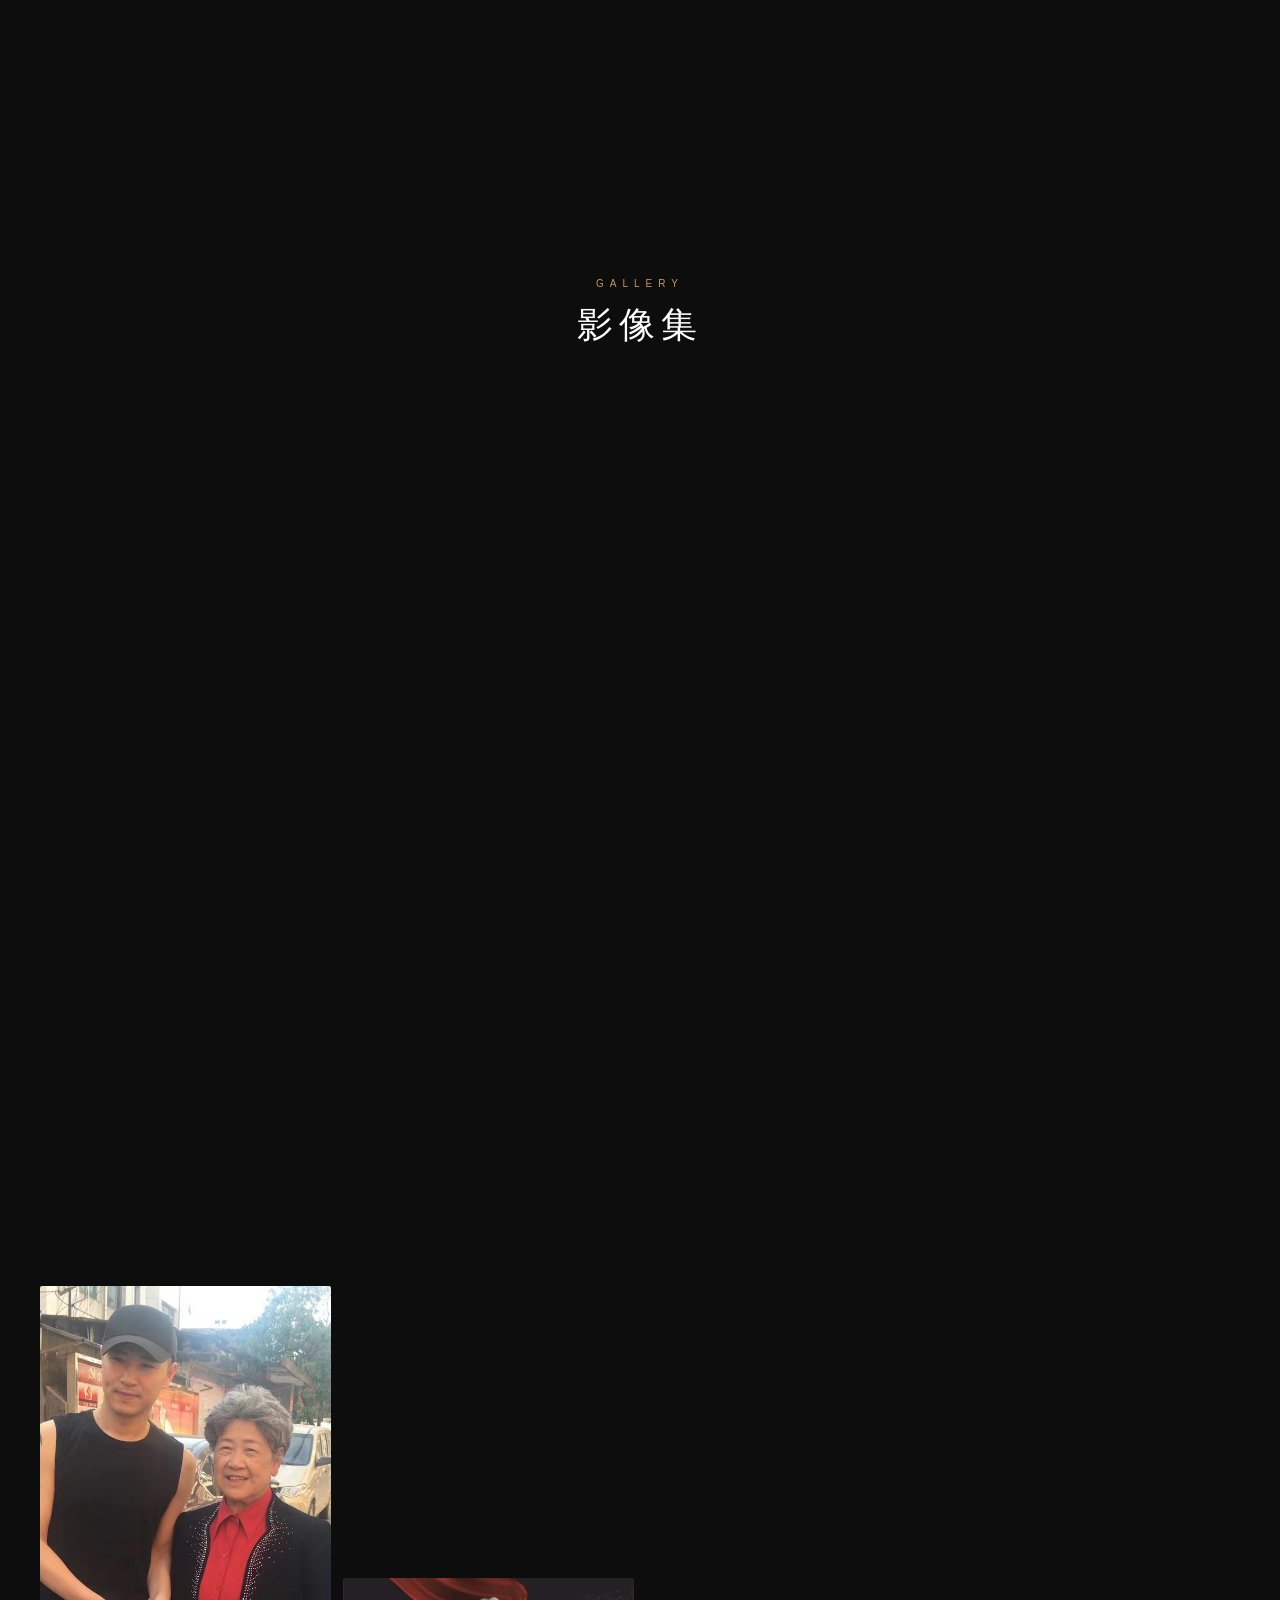
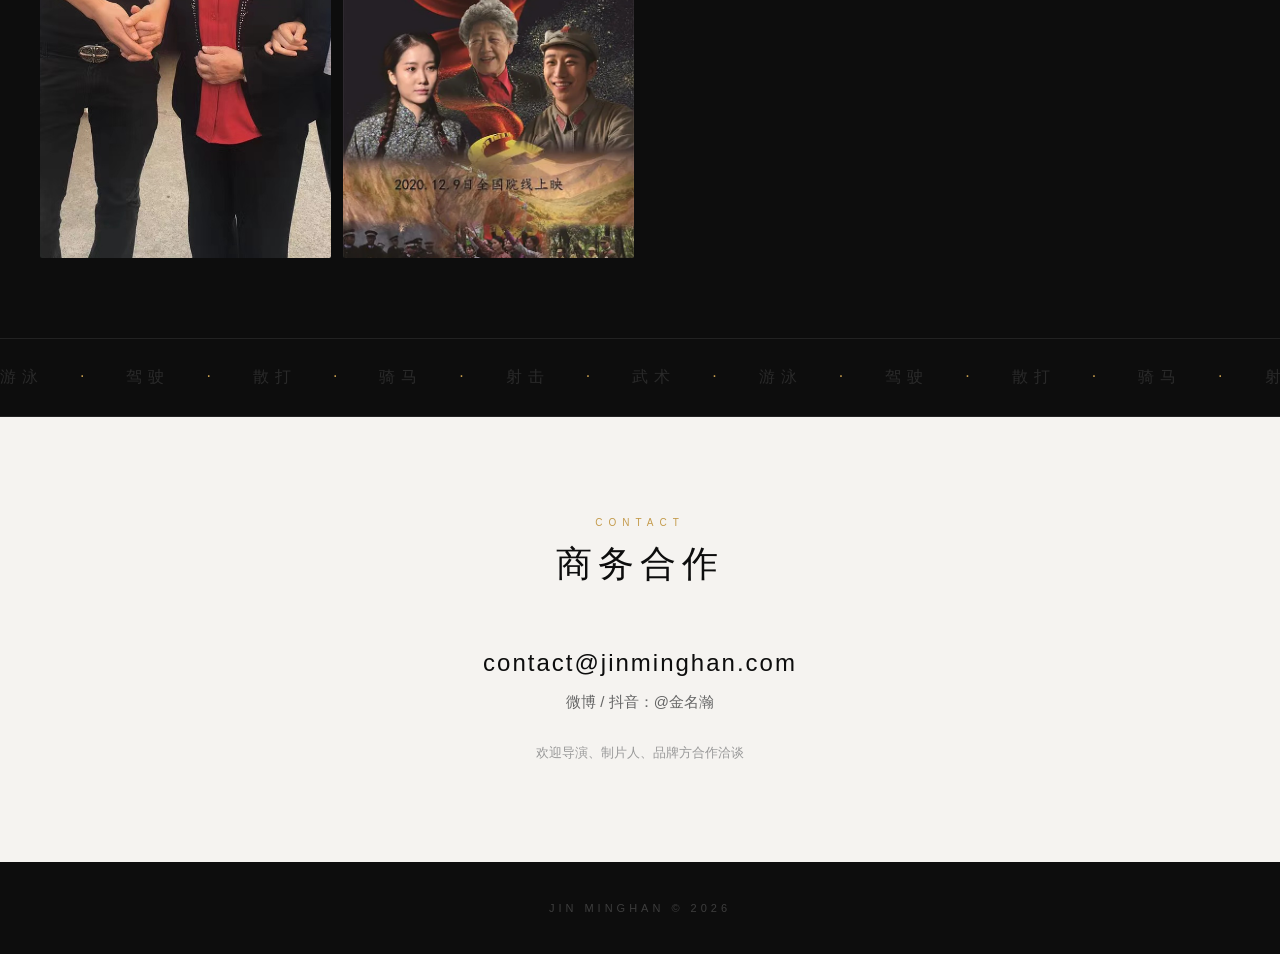
==== commit 0ba4b3e5: "全新重设——高端电影质感" ====
--- a/index.html
+++ b/index.html
@@ -3,212 +3,157 @@
 <head>
 <meta charset="UTF-8">
 <meta name="viewport" content="width=device-width, initial-scale=1.0">
-<meta name="description" content="金名瀚——中国内地男演员。代表作品：《裸追吧》《前任的诱惑》《幸福山歌》《未来城之异世界》。擅长游泳、驾驶、散打、骑马、射击、武术。">
-<title>金名瀚 JIN MINGHAN | 演员</title>
+<meta name="description" content="金名瀚——中国内地男演员。代表作品：《未来城之异世界》《幸福山歌》《前任的诱惑》《裸追吧》。">
+<title>金名瀚 JIN MINGHAN</title>
 <link rel="stylesheet" href="css/style.css">
 </head>
 <body>
 
-<!-- Loading Screen -->
-<div class="loader">
-  <div class="loader-film">
-    <span></span><span></span><span></span><span></span><span></span>
+<!-- Navigation -->
+<nav class="nav" id="nav">
+  <div class="nav-inner">
+    <a href="#home" class="nav-logo">JIN MINGHAN</a>
+    <div class="nav-right">
+      <a href="#about">关于</a>
+      <a href="#works">作品</a>
+      <a href="#gallery">影像</a>
+      <a href="#contact">联系</a>
+    </div>
   </div>
-  <p>JIN MINGHAN</p>
-</div>
-
-<!-- Navigation -->
-<nav class="nav">
-  <a href="#home" class="nav-logo">JIN MINGHAN</a>
-  <ul class="nav-links">
-    <li><a href="#home">首页</a></li>
-    <li><a href="#about">关于</a></li>
-    <li><a href="#works">作品</a></li>
-    <li><a href="#skills">技能</a></li>
-    <li><a href="#contact">联系</a></li>
-  </ul>
-  <div class="nav-toggle"><span></span><span></span></div>
 </nav>
 
-<!-- Hero -->
-<section id="home" class="hero" style="background:linear-gradient(180deg, rgba(10,10,10,0.85) 0%, rgba(17,17,24,0.8) 40%, rgba(10,10,16,0.9) 100%), url('images/photo_26.jpg') center 30%/cover no-repeat;">
-  <div class="hero-bg"></div>
-  <div class="hero-film-grain"></div>
-  <div class="hero-content">
-    <p class="hero-role fade-in">ACTOR · CHINA</p>
-    <h1 class="hero-name fade-in delay-1">金名瀚</h1>
-    <div class="hero-divider fade-in delay-2"><span></span></div>
-    <p class="hero-tagline fade-in delay-3">用角色说话 · 以演技立身</p>
-    <div class="hero-scroll-indicator">
-      <span>SCROLL</span>
-      <div class="scroll-bar"></div>
-    </div>
+<!-- Hero - Full Photo -->
+<section id="home" class="hero">
+  <div class="hero-img" style="background-image:url('images/photo_26.jpg')"></div>
+  <div class="hero-shadow"></div>
+  <div class="hero-text">
+    <p class="hero-sub">ACTOR</p>
+    <h1>金名瀚</h1>
+    <div class="hero-line"></div>
+  </div>
+  <div class="hero-bottom">
+    <span>中国内地男演员</span>
+    <span class="dot">·</span>
+    <span>《未来城之异世界》</span>
+    <span class="dot">·</span>
+    <span>《幸福山歌》</span>
   </div>
 </section>
 
 <!-- About -->
 <section id="about" class="about">
-  <div class="container">
-    <div class="section-label">ABOUT</div>
-    <h2 class="section-title">关于金名瀚</h2>
-    <div class="about-grid">
-      <div class="about-visual">
-        <div class="about-frame">
-          <div class="frame-img" style="background:url('images/photo_7.jpg') center/cover no-repeat;"></div>
-        </div>
-      </div>
-      <div class="about-text">
-        <p class="lead">中国内地男演员，凭借扎实的演技和硬朗外形在都市题材与科幻类型影片中崭露头角。</p>
-        <p>以电影《裸追吧》《前任的诱惑》等都市题材作品为观众所熟知，在《幸福山歌》中展现出截然不同的表演风格。2025年主演科幻电影《未来城之异世界》，开启演艺事业新篇章。</p>
-        <div class="about-stats">
-          <div class="astat"><span class="astat-num">180</span><span>cm 身高</span></div>
-          <div class="astat"><span class="astat-num">巨蟹</span><span>星座</span></div>
-          <div class="astat"><span class="astat-num">7+</span><span>项技能</span></div>
-          <div class="astat"><span class="astat-num">4+</span><span>部代表作</span></div>
-        </div>
+  <div class="about-grid">
+    <div class="about-img"><img src="images/photo_7.jpg" alt="金名瀚"></div>
+    <div class="about-content">
+      <p class="label">ABOUT</p>
+      <h2>金名瀚</h2>
+      <p class="about-lead">中国内地男演员，以扎实演技与硬朗外形在都市题材与科幻类型中崭露头角。</p>
+      <p>出道以来，凭借自然流畅的表演风格塑造了多个鲜活角色。2025年主演科幻电影《未来城之异世界》，开启演艺事业新维度。</p>
+      <div class="info-row">
+        <div><span>身高</span><strong>180cm</strong></div>
+        <div><span>星座</span><strong>巨蟹座</strong></div>
+        <div><span>特长</span><strong>游泳 · 散打 · 骑马 · 射击 · 武术</strong></div>
       </div>
     </div>
   </div>
 </section>
 
-<!-- Film Strip Quote -->
-<section class="film-strip">
-  <div class="strip-track">
-    <span>LIGHTS</span><span class="dot">·</span><span>CAMERA</span><span class="dot">·</span><span>ACTION</span><span class="dot">·</span>
-    <span>LIGHTS</span><span class="dot">·</span><span>CAMERA</span><span class="dot">·</span><span>ACTION</span><span class="dot">·</span>
-    <span>LIGHTS</span><span class="dot">·</span><span>CAMERA</span><span class="dot">·</span><span>ACTION</span><span class="dot">·</span>
+<!-- Works -->
+<section id="works" class="works">
+  <div class="section-head">
+    <p class="label">FILMOGRAPHY</p>
+    <h2>代表作品</h2>
   </div>
-</section>
-
-<!-- Filmography -->
-<section id="works" class="works">
-  <div class="container">
-    <div class="section-label">FILMOGRAPHY</div>
-    <h2 class="section-title">代表作品</h2>
-    <div class="works-grid">
-      <div class="work-card featured">
-        <div class="work-poster" style="background:linear-gradient(0deg,rgba(10,10,10,0.6),rgba(10,10,10,0.2)),url('images/photo_14.jpg') center/cover no-repeat;">
-          <span class="work-badge">最新</span>
-          <span class="work-year">2025</span>
-        </div>
-        <div class="work-info">
-          <h3>未来城之异世界</h3>
-          <p class="work-type">科幻电影 · 主演</p>
-          <p>李幸朋导演作品。7月在赣州开机，金名瀚担纲主演，开启科幻新篇章。宏大的世界观设定与精湛演技碰撞，呈现一场视觉盛宴。</p>
-        </div>
+  <div class="works-list">
+    <div class="work-item">
+      <div class="work-bg" style="background-image:url('images/photo_14.jpg')"></div>
+      <div class="work-text">
+        <span class="work-badge">NEW</span>
+        <h3>未来城之异世界</h3>
+        <p>科幻电影 · 2025</p>
+        <small>李幸朋导演作品 · 主演</small>
       </div>
-      <div class="work-card">
-        <div class="work-poster" style="background:linear-gradient(0deg,rgba(10,10,10,0.6),rgba(10,10,10,0.2)),url('images/photo_5.jpg') center/cover no-repeat;">
-          <span class="work-year">2019</span>
-        </div>
-        <div class="work-info">
-          <h3>幸福山歌</h3>
-          <p class="work-type">电影 · 主演</p>
-          <p>以真挚细腻的表演诠释角色内心世界，展现截然不同的表演风格与艺术深度。</p>
-        </div>
+    </div>
+    <div class="work-item">
+      <div class="work-bg" style="background-image:url('images/photo_5.jpg')"></div>
+      <div class="work-text">
+        <h3>幸福山歌</h3>
+        <p>电影 · 2019</p>
       </div>
-      <div class="work-card">
-        <div class="work-poster" style="background:linear-gradient(0deg,rgba(10,10,10,0.6),rgba(10,10,10,0.2)),url('images/photo_11.jpg') center/cover no-repeat;">
-          <span class="work-year">2018</span>
-        </div>
-        <div class="work-info">
-          <h3>前任的诱惑</h3>
-          <p class="work-type">都市电影</p>
-          <p>都市题材力作，金名瀚以自然流畅的演技塑造鲜活角色，引发观众共鸣。</p>
-        </div>
+    </div>
+    <div class="work-item">
+      <div class="work-bg" style="background-image:url('images/photo_11.jpg')"></div>
+      <div class="work-text">
+        <h3>前任的诱惑</h3>
+        <p>电影 · 2018</p>
       </div>
-      <div class="work-card">
-        <div class="work-poster" style="background:linear-gradient(0deg,rgba(10,10,10,0.6),rgba(10,10,10,0.2)),url('images/photo_23.jpg') center/cover no-repeat;">
-          <span class="work-year">2015</span>
-        </div>
-        <div class="work-info">
-          <h3>裸追吧</h3>
-          <p class="work-type">都市电影 · 出道作</p>
-          <p>银幕首秀即展现不俗演技，为后续演艺道路奠定坚实基础。</p>
-        </div>
+    </div>
+    <div class="work-item">
+      <div class="work-bg" style="background-image:url('images/photo_23.jpg')"></div>
+      <div class="work-text">
+        <h3>裸追吧</h3>
+        <p>电影 · 2015 · 出道作</p>
       </div>
     </div>
   </div>
 </section>
 
-<!-- Skills -->
-<section id="skills" class="skills">
-  <div class="container">
-    <div class="section-label">SKILLS</div>
-    <h2 class="section-title">专业技能</h2>
-    <div class="skills-grid">
-      <div class="skill-item">
-        <div class="skill-icon">🏊</div>
-        <h3>游泳</h3>
-        <p>Swimming</p>
-      </div>
-      <div class="skill-item">
-        <div class="skill-icon">🏇</div>
-        <h3>骑马</h3>
-        <p>Horse Riding</p>
-      </div>
-      <div class="skill-item">
-        <div class="skill-icon">🥋</div>
-        <h3>散打</h3>
-        <p>Sanda</p>
-      </div>
-      <div class="skill-item">
-        <div class="skill-icon">🎯</div>
-        <h3>射击</h3>
-        <p>Shooting</p>
-      </div>
-      <div class="skill-item">
-        <div class="skill-icon">🏎️</div>
-        <h3>驾驶</h3>
-        <p>Driving</p>
-      </div>
-      <div class="skill-item">
-        <div class="skill-icon">🥊</div>
-        <h3>武术</h3>
-        <p>Martial Arts</p>
-      </div>
-    </div>
+<!-- Gallery -->
+<section id="gallery" class="gallery">
+  <div class="section-head">
+    <p class="label">GALLERY</p>
+    <h2>影像集</h2>
+  </div>
+  <div class="gallery-grid">
+    <div class="gallery-item tall" style="background-image:url('images/photo_5.jpg')"></div>
+    <div class="gallery-item" style="background-image:url('images/photo_6.jpg')"></div>
+    <div class="gallery-item" style="background-image:url('images/photo_10.jpg')"></div>
+    <div class="gallery-item tall" style="background-image:url('images/photo_21.jpg')"></div>
+    <div class="gallery-item" style="background-image:url('images/photo_14.jpg')"></div>
+    <div class="gallery-item wide" style="background-image:url('images/photo_11.jpg')"></div>
+    <div class="gallery-item" style="background-image:url('images/photo_23.jpg')"></div>
+    <div class="gallery-item" style="background-image:url('images/photo_9.jpg')"></div>
+    <div class="gallery-item tall" style="background-image:url('images/photo_25.jpg')"></div>
+    <div class="gallery-item" style="background-image:url('images/photo_1.jpg')"></div>
+    <div class="gallery-item wide" style="background-image:url('images/photo_22.jpg')"></div>
+    <div class="gallery-item" style="background-image:url('images/photo_3.jpg')"></div>
   </div>
 </section>
 
-<!-- CTA -->
-<section class="cta">
-  <div class="container">
-    <h2>期待合作</h2>
-    <p>诚邀导演、制片人、品牌方合作洽谈</p>
-    <a href="#contact" class="btn">取得联系</a>
+<!-- Skills -->
+<section class="skills-bar">
+  <div class="skill-marquee">
+    <span>游泳</span><span class="sep">·</span>
+    <span>驾驶</span><span class="sep">·</span>
+    <span>散打</span><span class="sep">·</span>
+    <span>骑马</span><span class="sep">·</span>
+    <span>射击</span><span class="sep">·</span>
+    <span>武术</span><span class="sep">·</span>
+    <span>游泳</span><span class="sep">·</span>
+    <span>驾驶</span><span class="sep">·</span>
+    <span>散打</span><span class="sep">·</span>
+    <span>骑马</span><span class="sep">·</span>
+    <span>射击</span><span class="sep">·</span>
+    <span>武术</span><span class="sep">·</span>
   </div>
 </section>
 
 <!-- Contact -->
 <section id="contact" class="contact">
-  <div class="container">
-    <div class="section-label">CONTACT</div>
-    <h2 class="section-title">商务合作</h2>
-    <div class="contact-card">
-      <div class="contact-row">
-        <span class="clabel">经纪合作</span>
-        <span class="cval">敬请通过以下方式联系</span>
-      </div>
-      <div class="contact-row">
-        <span class="clabel">官方邮箱</span>
-        <span class="cval">contact@jinminghan.com</span>
-      </div>
-      <div class="contact-row">
-        <span class="clabel">社交媒体</span>
-        <span class="cval">微博 / 抖音 @金名瀚</span>
-      </div>
-    </div>
+  <div class="section-head">
+    <p class="label">CONTACT</p>
+    <h2>商务合作</h2>
+  </div>
+  <div class="contact-card">
+    <p class="contact-email">contact@jinminghan.com</p>
+    <p class="contact-social">微博 / 抖音：@金名瀚</p>
+    <p class="contact-note">欢迎导演、制片人、品牌方合作洽谈</p>
   </div>
 </section>
 
 <!-- Footer -->
 <footer class="footer">
-  <div class="container">
-    <h3>JIN MINGHAN</h3>
-    <p>金名瀚 · 中国内地男演员</p>
-    <p class="copy">&copy; 2026 版权所有</p>
-  </div>
+  <p>JIN MINGHAN &copy; 2026</p>
 </footer>
 
 <script src="js/main.js"></script>
--- a/css/style.css
+++ b/css/style.css
@@ -1,280 +1,175 @@
 /* ============================================
-   金名瀚 - 演员个人官网
-   设计: 电影质感 · 暗黑美学
+   金名瀚 · 演员官网
    ============================================ */
 
 :root {
-  --gold: #C9A050;
-  --gold-light: #E0C080;
-  --bg: #0A0A0A;
-  --bg2: #111111;
-  --bg3: #1A1A1A;
-  --text: #E8E4DD;
-  --text-dim: #8A8680;
-  --text-mid: #B0ACA6;
+  --gold: #C49B4C;
+  --black: #0D0D0D;
   --white: #FFFFFF;
-  --font: "PingFang SC", "Microsoft YaHei", -apple-system, sans-serif;
-  --font-en: "Didot", "Bodoni MT", "Georgia", serif;
+  --gray: #999999;
+  --light: #F5F3F0;
+  --font: "PingFang SC","Microsoft YaHei",-apple-system,sans-serif;
+  --serif: "Noto Serif SC","SimSun","Songti SC",serif;
 }
 
 * { margin:0; padding:0; box-sizing:border-box; }
-
-html { scroll-behavior:smooth; font-size:16px; }
-
-body {
-  font-family:var(--font);
-  background:var(--bg);
-  color:var(--text);
-  line-height:1.7;
-  overflow-x:hidden;
-  -webkit-font-smoothing:antialiased;
-}
-
-.container { max-width:1100px; margin:0 auto; padding:0 40px; }
-
-/* Loader */
-.loader {
-  position:fixed; inset:0; z-index:9999; background:var(--bg);
-  display:flex; flex-direction:column; align-items:center; justify-content:center;
-  transition:opacity 0.6s, visibility 0.6s;
-}
-.loader.hidden { opacity:0; visibility:hidden; pointer-events:none; }
-.loader-film { display:flex; gap:6px; margin-bottom:24px; }
-.loader-film span {
-  width:3px; height:40px; background:var(--gold);
-  animation:filmPulse 1.2s ease-in-out infinite;
-}
-.loader-film span:nth-child(2) { animation-delay:0.15s; }
-.loader-film span:nth-child(3) { animation-delay:0.3s; }
-.loader-film span:nth-child(4) { animation-delay:0.45s; }
-.loader-film span:nth-child(5) { animation-delay:0.6s; }
-@keyframes filmPulse {
-  0%,100% { transform:scaleY(0.4); opacity:0.3; }
-  50% { transform:scaleY(1); opacity:1; }
-}
-.loader p { font-family:var(--font-en); letter-spacing:8px; color:var(--gold); font-size:13px; }
+html { scroll-behavior:smooth; }
+body { font-family:var(--font); background:var(--black); color:var(--white); -webkit-font-smoothing:antialiased; }
 
 /* Nav */
 .nav {
   position:fixed; top:0; left:0; right:0; z-index:100;
+  transition:background 0.4s;
+}
+.nav.scrolled { background:rgba(13,13,13,0.95); backdrop-filter:blur(20px); }
+.nav-inner {
+  max-width:1400px; margin:0 auto; padding:24px 40px;
   display:flex; justify-content:space-between; align-items:center;
-  padding:20px 48px;
-  transition:all 0.4s;
-  mix-blend-mode:difference;
 }
-.nav.scrolled { background:rgba(10,10,10,0.95); mix-blend-mode:normal; padding:14px 48px; }
-.nav-logo {
-  font-family:var(--font-en); font-size:16px; letter-spacing:4px;
-  color:var(--white); text-decoration:none; font-weight:400;
-}
-.nav-links { display:flex; list-style:none; gap:40px; }
-.nav-links a {
-  color:rgba(255,255,255,0.7); text-decoration:none; font-size:13px;
-  letter-spacing:2px; transition:color 0.3s;
-}
-.nav-links a:hover { color:var(--gold); }
-.nav-toggle { display:none; flex-direction:column; gap:5px; cursor:pointer; }
-.nav-toggle span { width:22px; height:1px; background:var(--white); }
+.nav-logo { font-size:14px; letter-spacing:6px; color:var(--white); text-decoration:none; font-weight:400; }
+.nav-right { display:flex; gap:40px; }
+.nav-right a { color:rgba(255,255,255,0.7); text-decoration:none; font-size:13px; letter-spacing:3px; transition:color 0.3s; }
+.nav-right a:hover { color:var(--gold); }
 
 /* Hero */
 .hero {
-  min-height:100vh; display:flex; align-items:center; justify-content:center;
-  position:relative; text-align:center; overflow:hidden;
-  background:linear-gradient(180deg, #0A0A0A 0%, #111118 40%, #0A0A10 100%);
+  height:100vh; position:relative; display:flex; flex-direction:column;
+  align-items:center; justify-content:center; overflow:hidden;
 }
-.hero-bg {
+.hero-img {
   position:absolute; inset:0;
-  background:radial-gradient(ellipse at 50% 40%, rgba(201,160,80,0.06) 0%, transparent 60%),
-             radial-gradient(ellipse at 20% 80%, rgba(201,160,80,0.04) 0%, transparent 50%);
+  background-size:cover; background-position:center 28%;
+  background-repeat:no-repeat;
+  animation:heroZoom 8s ease-out;
 }
-.hero-film-grain {
-  position:absolute; inset:0; opacity:0.03;
-  background:url("data:image/svg+xml,%3Csvg viewBox='0 0 256 256' xmlns='http://www.w3.org/2000/svg'%3E%3Cfilter id='n'%3E%3CfeTurbulence type='fractalNoise' baseFrequency='0.9' numOctaves='4' stitchTiles='stitch'/%3E%3C/filter%3E%3Crect width='100%25' height='100%25' filter='url(%23n)'/%3E%3C/svg%3E");
+@keyframes heroZoom {
+  from { transform:scale(1.08); }
+  to { transform:scale(1); }
 }
-.hero-content { position:relative; z-index:2; padding:0 24px; }
-.hero-role {
-  font-size:11px; letter-spacing:6px; color:var(--gold); margin-bottom:24px;
+.hero-shadow {
+  position:absolute; inset:0;
+  background:linear-gradient(to top, rgba(13,13,13,0.9) 0%, rgba(13,13,13,0.2) 40%, rgba(13,13,13,0.15) 100%);
 }
-.hero-name {
-  font-size:clamp(56px, 10vw, 100px); font-weight:200; letter-spacing:12px;
-  color:var(--white); line-height:1.1; margin-bottom:24px;
+.hero-text { position:relative; text-align:center; z-index:2; }
+.hero-sub {
+  font-size:12px; letter-spacing:8px; color:var(--gold); margin-bottom:20px;
 }
-.hero-divider { margin:0 auto 24px; width:60px; }
-.hero-divider span { display:block; height:1px; background:var(--gold); }
-.hero-tagline {
-  font-size:15px; letter-spacing:4px; color:var(--text-dim);
+.hero-text h1 {
+  font-size:clamp(48px,9vw,88px); font-weight:200; letter-spacing:16px;
+  color:var(--white); margin-bottom:24px;
 }
-.hero-scroll-indicator {
-  position:absolute; bottom:48px; left:50%; transform:translateX(-50%);
-  display:flex; flex-direction:column; align-items:center; gap:12px;
+.hero-line { width:60px; height:1px; background:var(--gold); margin:0 auto; }
+.hero-bottom {
+  position:absolute; bottom:40px; z-index:2;
+  display:flex; gap:12px; align-items:center;
+  font-size:13px; letter-spacing:3px; color:rgba(255,255,255,0.5);
 }
-.hero-scroll-indicator span {
-  font-size:9px; letter-spacing:3px; color:rgba(255,255,255,0.25);
+.hero-bottom .dot { color:var(--gold); }
+
+/* Section Head */
+.section-head { text-align:center; padding:100px 0 60px; }
+.section-head .label { font-size:10px; letter-spacing:6px; color:var(--gold); margin-bottom:12px; }
+.section-head h2 { font-size:36px; font-weight:200; letter-spacing:6px; }
+.label { font-size:10px; letter-spacing:6px; color:var(--gold); margin-bottom:12px; }
+
+/* About */
+.about { background:var(--light); color:var(--black); }
+.about-grid {
+  max-width:1200px; margin:0 auto; padding:0 40px 100px;
+  display:grid; grid-template-columns:1fr 1fr; gap:80px; align-items:center;
 }
-.scroll-bar {
-  width:1px; height:36px; background:rgba(255,255,255,0.1);
-  animation:scrollBar 2s ease-in-out infinite;
+.about-img { overflow:hidden; border-radius:2px; }
+.about-img img { width:100%; height:auto; display:block; transition:transform 0.6s; }
+.about-img:hover img { transform:scale(1.03); }
+.about-content h2 {
+  font-size:36px; font-weight:200; letter-spacing:8px; margin-bottom:24px;
 }
-@keyframes scrollBar {
-  0%,100% { transform:scaleY(1); opacity:0.3; }
-  50% { transform:scaleY(1.5); opacity:1; }
+.about-lead { font-size:18px; line-height:1.8; margin-bottom:16px; color:#333; }
+.about-content p { font-size:15px; color:#666; line-height:1.9; margin-bottom:8px; }
+.info-row { margin-top:36px; display:flex; flex-direction:column; gap:12px; }
+.info-row div { display:flex; gap:24px; align-items:baseline; padding:12px 0; border-bottom:1px solid #E0DCD6; }
+.info-row span { font-size:12px; color:var(--gold); letter-spacing:3px; width:40px; flex-shrink:0; }
+.info-row strong { font-size:15px; font-weight:500; color:var(--black); }
+
+/* Works */
+.works { background:var(--black); padding-bottom:80px; }
+.works-list { max-width:1400px; margin:0 auto; padding:0 40px; display:grid; grid-template-columns:repeat(2,1fr); gap:16px; }
+.work-item {
+  position:relative; height:420px; overflow:hidden; cursor:pointer; border-radius:2px;
+}
+.work-item:first-child { grid-column:1/-1; height:500px; }
+.work-bg {
+  position:absolute; inset:0; background-size:cover; background-position:center;
+  transition:transform 0.8s;
+}
+.work-item:hover .work-bg { transform:scale(1.05); }
+.work-text {
+  position:absolute; bottom:0; left:0; right:0; padding:40px;
+  background:linear-gradient(to top, rgba(0,0,0,0.85), transparent);
+}
+.work-badge {
+  display:inline-block; background:var(--gold); color:var(--black);
+  font-size:10px; padding:3px 12px; letter-spacing:3px; margin-bottom:12px;
+}
+.work-text h3 { font-size:24px; font-weight:400; letter-spacing:4px; margin-bottom:6px; }
+.work-text p { font-size:13px; color:var(--gold); letter-spacing:2px; }
+.work-text small { font-size:12px; color:rgba(255,255,255,0.5); }
+
+/* Gallery */
+.gallery { background:var(--black); padding-bottom:80px; }
+.gallery-grid {
+  max-width:1400px; margin:0 auto; padding:0 40px;
+  display:grid; grid-template-columns:repeat(4,1fr);
+  grid-auto-rows:280px; gap:12px;
+}
+.gallery-item {
+  background-size:cover; background-position:center;
+  border-radius:2px; transition:all 0.4s;
+}
+.gallery-item:hover { transform:scale(1.02); box-shadow:0 20px 60px rgba(0,0,0,0.5); }
+.gallery-item.tall { grid-row:span 2; }
+.gallery-item.wide { grid-column:span 2; }
+
+/* Skills Marquee */
+.skills-bar {
+  background:var(--black); border-top:1px solid #222;
+  border-bottom:1px solid #222; padding:28px 0; overflow:hidden;
+}
+.skill-marquee {
+  display:flex; gap:36px; animation:marquee 15s linear infinite;
+  white-space:nowrap; font-size:16px; letter-spacing:6px;
+  color:rgba(255,255,255,0.12);
+}
+.skill-marquee .sep { color:var(--gold); }
+@keyframes marquee {
+  0% { transform:translateX(0); }
+  100% { transform:translateX(-50%); }
 }
 
-/* Section Common */
-section { padding:120px 0; }
-.section-label {
-  font-size:10px; letter-spacing:5px; color:var(--gold); margin-bottom:16px;
-}
-.section-title {
-  font-size:clamp(32px,5vw,48px); font-weight:200; letter-spacing:4px;
-  color:var(--white); margin-bottom:60px;
-}
-
-/* About */
-.about { background:var(--bg2); }
-.about-grid {
-  display:grid; grid-template-columns:1fr 1.2fr; gap:80px; align-items:center;
-}
-.about-frame {
-  border:1px solid rgba(255,255,255,0.08); padding:16px; border-radius:4px;
-}
-.frame-img {
-  width:100%; aspect-ratio:3/4; border-radius:2px;
-}
-.about-text .lead {
-  font-size:18px; color:var(--text); margin-bottom:20px; line-height:1.8;
-}
-.about-text p { font-size:15px; color:var(--text-dim); margin-bottom:12px; line-height:1.9; }
-.about-stats {
-  display:grid; grid-template-columns:repeat(4,1fr); gap:20px; margin-top:32px;
-  padding-top:32px; border-top:1px solid rgba(255,255,255,0.06);
-}
-.astat { text-align:center; }
-.astat-num {
-  display:block; font-family:var(--font-en); font-size:28px; color:var(--gold);
-}
-.astat span:last-child { font-size:11px; color:var(--text-dim); letter-spacing:1px; }
-
-/* Film Strip */
-.film-strip {
-  background:var(--bg3); padding:32px 0; overflow:hidden;
-  border-top:1px solid rgba(255,255,255,0.04);
-  border-bottom:1px solid rgba(255,255,255,0.04);
-}
-.strip-track {
-  display:flex; gap:32px; animation:stripScroll 20s linear infinite;
-  font-family:var(--font-en); font-size:18px; letter-spacing:8px;
-  color:rgba(255,255,255,0.08); white-space:nowrap;
-}
-.strip-track .dot { color:var(--gold); }
-@keyframes stripScroll { 0% { transform:translateX(0); } 100% { transform:translateX(-50%); } }
-
-/* Works */
-.works { background:var(--bg); }
-.works-grid { display:grid; grid-template-columns:repeat(2,1fr); gap:24px; }
-.work-card {
-  background:var(--bg2); border-radius:6px; overflow:hidden;
-  transition:transform 0.4s; border:1px solid rgba(255,255,255,0.04);
-}
-.work-card:hover { transform:translateY(-6px); }
-.work-card.featured { grid-column:1/-1; display:grid; grid-template-columns:1fr 1fr; }
-.work-poster {
-  height:200px; display:flex; align-items:flex-end; justify-content:space-between;
-  padding:20px; position:relative;
-}
-.work-card.featured .work-poster { height:280px; }
-.work-badge {
-  background:var(--gold); color:var(--bg); font-size:10px; padding:4px 12px;
-  letter-spacing:2px; border-radius:2px; font-weight:600;
-}
-.work-year {
-  font-family:var(--font-en); font-size:48px; color:rgba(255,255,255,0.06);
-  font-weight:200;
-}
-.work-info { padding:28px; }
-.work-info h3 { font-size:20px; font-weight:500; margin-bottom:4px; color:var(--white); }
-.work-type { font-size:12px; color:var(--gold); letter-spacing:2px; margin-bottom:12px; }
-.work-info p { font-size:14px; color:var(--text-dim); line-height:1.8; }
-
-/* Skills */
-.skills { background:var(--bg2); }
-.skills-grid {
-  display:grid; grid-template-columns:repeat(6,1fr); gap:20px; text-align:center;
-}
-.skill-item {
-  padding:40px 20px; border:1px solid rgba(255,255,255,0.04);
-  border-radius:4px; transition:all 0.3s;
-}
-.skill-item:hover { border-color:var(--gold); background:rgba(201,160,80,0.04); }
-.skill-icon { font-size:36px; margin-bottom:12px; }
-.skill-item h3 { font-size:16px; color:var(--white); margin-bottom:4px; }
-.skill-item p { font-size:11px; color:var(--text-dim); letter-spacing:1px; }
-
-/* CTA */
-.cta {
-  background:linear-gradient(180deg, var(--bg), var(--bg2));
-  text-align:center; padding:100px 0;
-}
-.cta h2 { font-size:36px; font-weight:200; letter-spacing:4px; margin-bottom:12px; }
-.cta p { color:var(--text-dim); margin-bottom:36px; font-size:15px; }
-.btn {
-  display:inline-block; padding:14px 44px; border:1px solid var(--gold);
-  color:var(--gold); text-decoration:none; letter-spacing:3px; font-size:13px;
-  transition:all 0.3s; border-radius:2px;
-}
-.btn:hover { background:var(--gold); color:var(--bg); }
-
 /* Contact */
-.contact { background:var(--bg); }
-.contact-card {
-  max-width:600px; margin:0 auto;
-  border:1px solid rgba(255,255,255,0.06); border-radius:6px; overflow:hidden;
-}
-.contact-row {
-  display:flex; justify-content:space-between; align-items:center;
-  padding:24px 32px; border-bottom:1px solid rgba(255,255,255,0.04);
-}
-.contact-row:last-child { border-bottom:none; }
-.clabel { font-size:13px; color:var(--gold); letter-spacing:2px; }
-.cval { font-size:14px; color:var(--text-dim); }
+.contact { background:var(--light); color:var(--black); text-align:center; padding-bottom:100px; }
+.contact-card { max-width:500px; margin:0 auto; padding:0 40px; }
+.contact-email { font-size:24px; letter-spacing:2px; margin-bottom:16px; }
+.contact-social { font-size:15px; color:#666; margin-bottom:32px; }
+.contact-note { font-size:13px; color:#999; }
 
 /* Footer */
-.footer {
-  background:var(--bg2); padding:60px 0 32px; text-align:center;
-  border-top:1px solid rgba(255,255,255,0.04);
-}
-.footer h3 { font-family:var(--font-en); font-size:18px; letter-spacing:6px; color:var(--white); margin-bottom:8px; }
-.footer p { font-size:13px; color:var(--text-dim); }
-.footer .copy { margin-top:24px; font-size:11px; color:rgba(255,255,255,0.2); }
-
-/* Animations */
-.fade-in { opacity:0; transform:translateY(30px); animation:fadeIn 1s ease forwards; }
-.delay-1 { animation-delay:0.3s; }
-.delay-2 { animation-delay:0.6s; }
-.delay-3 { animation-delay:0.9s; }
-@keyframes fadeIn { to { opacity:1; transform:translateY(0); } }
-
-.reveal {
-  opacity:0; transform:translateY(40px);
-  transition:all 0.8s cubic-bezier(0.25,0.8,0.25,1);
-}
-.reveal.visible { opacity:1; transform:translateY(0); }
+.footer { text-align:center; padding:40px 0; }
+.footer p { font-size:11px; letter-spacing:4px; color:rgba(255,255,255,0.2); }
 
 /* Responsive */
 @media (max-width:768px) {
-  .container { padding:0 24px; }
-  .nav { padding:16px 24px; }
-  .nav-links { display:none; }
-  .nav-links.active { display:flex; flex-direction:column; position:fixed; inset:0; background:var(--bg); justify-content:center; align-items:center; gap:32px; }
-  .nav-links.active a { font-size:20px; }
-  .nav-toggle { display:flex; }
-  .hero-name { font-size:42px; letter-spacing:6px; }
-  .about-grid { grid-template-columns:1fr; gap:40px; }
-  .about-stats { grid-template-columns:repeat(2,1fr); }
-  .works-grid { grid-template-columns:1fr; }
-  .work-card.featured { grid-template-columns:1fr; }
-  .work-card.featured .work-poster { height:200px; }
-  .skills-grid { grid-template-columns:repeat(3,1fr); }
-  .contact-row { flex-direction:column; align-items:flex-start; gap:8px; }
-  section { padding:80px 0; }
+  .nav-inner { padding:16px 20px; }
+  .nav-right { gap:20px; }
+  .nav-right a { font-size:11px; letter-spacing:1px; }
+  .hero-text h1 { font-size:40px; letter-spacing:8px; }
+  .hero-bottom { font-size:11px; letter-spacing:1px; flex-wrap:wrap; justify-content:center; }
+  .about-grid { grid-template-columns:1fr; gap:40px; padding:0 20px 60px; }
+  .works-list { grid-template-columns:1fr; padding:0 20px; }
+  .work-item { height:300px; }
+  .work-item:first-child { height:350px; }
+  .gallery-grid { grid-template-columns:repeat(2,1fr); grid-auto-rows:200px; padding:0 20px; }
+  .section-head { padding:60px 0 40px; }
+  .section-head h2 { font-size:28px; }
+  .contact-email { font-size:18px; }
 }
